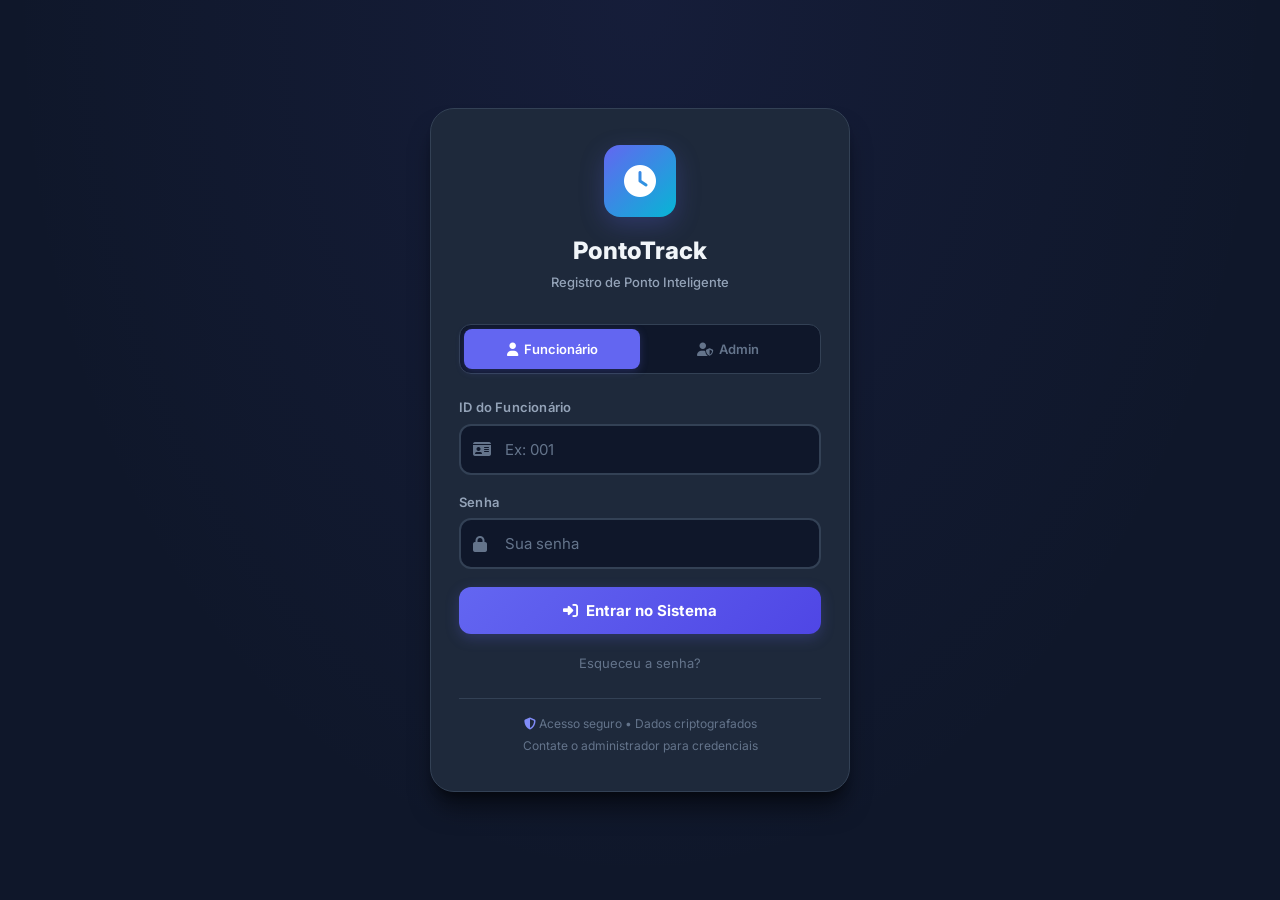
==== index.html @ 23434ca3 "feat: adicionar botao de servico extra e atualizar SW para v3.0" ====
<!DOCTYPE html>
<html lang="pt-BR">
<head>
    <meta charset="UTF-8">
    <meta name="viewport" content="width=device-width, initial-scale=1.0, maximum-scale=1.0, user-scalable=no, viewport-fit=cover">
    <meta name="theme-color" content="#0f172a">
    <meta name="apple-mobile-web-app-capable" content="yes">
    <meta name="apple-mobile-web-app-status-bar-style" content="black-translucent">
    <meta name="description" content="PontoTrack - Sistema PWA de registro de ponto eletrônico para equipes de campo e zona rural. Funciona 100% offline com GPS e câmera.">
    <meta name="keywords" content="ponto eletrônico, registro de ponto, PWA, offline, campo, rural, GPS">
    
    <title>PontoTrack - Controle de Ponto Inteligente</title>
    
    <!-- PWA Manifest -->
    <link rel="manifest" href="manifest.json">
    <link rel="icon" type="image/png" href="icons/icon-192x192.png">
    <link rel="apple-touch-icon" href="icons/icon-192x192.png">
    
    <!-- Preconnect -->
    <link rel="preconnect" href="https://fonts.googleapis.com">
    <link rel="preconnect" href="https://fonts.gstatic.com" crossorigin>
    
    <!-- Fonts & Icons -->
    <link href="https://fonts.googleapis.com/css2?family=Inter:wght@300;400;500;600;700;800&display=swap" rel="stylesheet">
    <link rel="stylesheet" href="https://cdnjs.cloudflare.com/ajax/libs/font-awesome/6.5.1/css/all.min.css">
    
    <!-- Leaflet Maps -->
    <link rel="stylesheet" href="https://unpkg.com/leaflet@1.9.4/dist/leaflet.css">
    <script src="https://unpkg.com/leaflet@1.9.4/dist/leaflet.js"></script>
    

    <!-- Firebase SDKs -->
    <script src="https://www.gstatic.com/firebasejs/9.22.0/firebase-app-compat.js"></script>
    <script src="https://www.gstatic.com/firebasejs/9.22.0/firebase-firestore-compat.js"></script>
    <script src="https://www.gstatic.com/firebasejs/9.22.0/firebase-auth-compat.js"></script>
    
    <!-- Export Libraries -->
    <script src="https://cdnjs.cloudflare.com/ajax/libs/jspdf/2.5.1/jspdf.umd.min.js"></script>
    <script src="https://cdnjs.cloudflare.com/ajax/libs/xlsx/0.18.5/xlsx.full.min.js"></script>
    
    <!-- App CSS -->
    <link rel="stylesheet" href="css/app.css">
</head>
<body>

    <!-- ============ OFFLINE BANNER ============ -->
    <div class="offline-banner" id="offlineBanner">
        <i class="fas fa-wifi-slash"></i> Modo Offline — Dados salvos localmente
    </div>

    <!-- ============ LOADING SCREEN ============ -->
    <div class="loading-screen" id="loadingScreen">
        <div class="loading-brand">
            <h1>PontoTrack</h1>
            <p>Controle de Ponto Inteligente</p>
        </div>
        <div class="loader-ring"></div>
        <div class="loading-text">Preparando o sistema...</div>
    </div>

    <!-- ============ SYNC STATUS ============ -->
    <div class="sync-status" id="syncStatus">
        <i class="fas fa-check-circle"></i> Sincronizado
    </div>

    <!-- ============ TOAST CONTAINER ============ -->
    <div class="toast-container" id="toastContainer"></div>

    <!-- ============ LOGIN SCREEN ============ -->
    <div class="login-screen" id="loginScreen">
        <div class="login-card">
            <div class="logo">
                <div class="logo-icon">
                    <i class="fas fa-clock"></i>
                </div>
                <h1>PontoTrack</h1>
                <p>Registro de Ponto Inteligente</p>
            </div>

            <div class="login-tabs">
                <button class="login-tab active" data-type="employee" onclick="app.switchLoginTab('employee', this)">
                    <i class="fas fa-user"></i> Funcionário
                </button>
                <button class="login-tab" data-type="admin" onclick="app.switchLoginTab('admin', this)">
                    <i class="fas fa-user-shield"></i> Admin
                </button>
            </div>

            <form id="loginForm" onsubmit="app.handleLogin(event)">
                <div id="employeeFields">
                    <div class="form-group">
                        <label>ID do Funcionário</label>
                        <div class="input-wrapper">
                            <i class="fas fa-id-card"></i>
                            <input type="text" id="loginId" placeholder="Ex: 001" required autocomplete="off">
                        </div>
                    </div>
                    <div class="form-group">
                        <label>Senha</label>
                        <div class="input-wrapper">
                            <i class="fas fa-lock"></i>
                            <input type="password" id="loginPassword" placeholder="Sua senha" required>
                        </div>
                    </div>
                </div>

                <div id="adminFields" style="display:none;">
                    <div class="form-group">
                        <label>Login Administrativo</label>
                        <div class="input-wrapper">
                            <i class="fas fa-user-shield"></i>
                            <input type="text" id="adminEmail" autocapitalize="none" placeholder="admin">
                        </div>
                    </div>
                    <div class="form-group">
                        <label>Senha</label>
                        <div class="input-wrapper">
                            <i class="fas fa-lock"></i>
                            <input type="password" id="adminPassword" placeholder="Senha administrativa">
                        </div>
                    </div>
                </div>

                <button type="submit" class="btn btn-primary btn-full" id="loginBtn">
                    <i class="fas fa-sign-in-alt"></i>
                    <span>Entrar no Sistema</span>
                </button>
            </form>

            <div style="text-align:center;margin-top:16px;">
                <a href="#" onclick="app.showForgotPassword();return false;" style="font-size:13px;color:var(--text-tertiary);">
                    Esqueceu a senha?
                </a>
            </div>

            <div style="margin-top:24px;padding-top:16px;border-top:1px solid var(--border);text-align:center;font-size:12px;color:var(--text-tertiary);">
                <p><i class="fas fa-shield-alt" style="color:var(--primary-light);"></i> Acesso seguro • Dados criptografados</p>
                <p style="margin-top:4px;">Contate o administrador para credenciais</p>
            </div>
        </div>
    </div>

    <!-- ============ EMPLOYEE APP ============ -->
    <div class="app-container" id="employeeApp">
        <div class="container">
            <!-- Header -->
            <div class="header">
                <div class="user-info">
                    <div class="user-avatar" id="userAvatar">--</div>
                    <div class="user-details">
                        <h3 id="userName">Funcionário</h3>
                        <p id="userRole">Cargo</p>
                    </div>
                </div>
                <div class="header-actions">
                    <button class="btn-icon" onclick="app.refreshData()" title="Atualizar">
                        <i class="fas fa-sync-alt"></i>
                    </button>
                    <button class="btn-icon danger" onclick="app.logout()" title="Sair">
                        <i class="fas fa-sign-out-alt"></i>
                    </button>
                </div>
            </div>

            <!-- Clock Section -->
            <div class="clock-section">
                <div class="current-time" id="currentTime">00:00:00</div>
                <div class="current-date" id="currentDate">Carregando...</div>
                
                <div class="timer-display" id="timerDisplay">00:00:00</div>
                
                <div class="action-buttons">
                    <button class="btn-action btn-checkin" id="btnCheckin" onclick="app.startRegistration('entry')">
                        <i class="fas fa-arrow-up"></i>
                        <span>Entrada</span>
                    </button>
                    <button class="btn-action btn-break" id="btnBreak" onclick="app.toggleBreak()" style="display:none;">
                        <i class="fas fa-coffee"></i>
                        <span>Pausa</span>
                    </button>
                    <button class="btn-action btn-lunch" id="btnLunch" onclick="app.toggleLunch()" style="display:none;">
                        <i class="fas fa-utensils"></i>
                        <span>Almoço</span>
                    </button>
                    <button class="btn-action btn-checkout" id="btnCheckout" onclick="app.startRegistration('exit')" disabled>
                        <i class="fas fa-arrow-down"></i>
                        <span>Saída</span>
                    </button>
                    <button class="btn-action btn-extra" id="btnExtra" onclick="app.toggleExtraService()" style="display:none;">
                        <i class="fas fa-tools"></i>
                        <span>Serviço Extra</span>
                    </button>
                </div>

                <div class="location-info" id="locationInfo">
                    <i class="fas fa-map-marker-alt"></i>
                    <span>Obtendo localização...</span>
                </div>
            </div>

            <!-- Quick Stats -->
            <div class="stats-grid">
                <div class="stat-card">
                    <div class="stat-header">
                        <div>
                            <div class="stat-value" id="todayHours">0m</div>
                            <div class="stat-label">Horas Hoje</div>
                        </div>
                        <div class="stat-icon"><i class="fas fa-sun"></i></div>
                    </div>
                </div>
                <div class="stat-card green">
                    <div class="stat-header">
                        <div>
                            <div class="stat-value" id="weekHours">0m</div>
                            <div class="stat-label">Esta Semana</div>
                        </div>
                        <div class="stat-icon green"><i class="fas fa-calendar-week"></i></div>
                    </div>
                </div>
                <div class="stat-card orange">
                    <div class="stat-header">
                        <div>
                            <div class="stat-value" id="monthHours">0m</div>
                            <div class="stat-label">Este Mês</div>
                        </div>
                        <div class="stat-icon orange"><i class="fas fa-calendar-alt"></i></div>
                    </div>
                </div>
                <div class="stat-card purple">
                    <div class="stat-header">
                        <div>
                            <div class="stat-value" id="balanceHours">+0h</div>
                            <div class="stat-label">Banco de Horas</div>
                        </div>
                        <div class="stat-icon purple"><i class="fas fa-piggy-bank"></i></div>
                    </div>
                </div>
            </div>

            <!-- New: Outdated Services Quick State (Optional) -->
            <div id="serviceReminder" style="display:none; margin-bottom:16px;">
                <div class="stat-card" style="background: var(--info-bg); border: 1px solid var(--info);">
                    <div style="display:flex; align-items:center; gap:12px;">
                        <div style="width:40px;height:40px;background:var(--info);border-radius:50%;display:flex;align-items:center;justify-content:center;color:#fff;">
                            <i class="fas fa-truck-field"></i>
                        </div>
                        <div>
                            <h4 style="font-size:14px;">Serviços em Campo</h4>
                            <p style="font-size:12px;color:var(--text-secondary);">Registre suas tarefas ocasionais aqui.</p>
                        </div>
                        <button class="btn btn-sm btn-primary" style="margin-left:auto;" onclick="app.navigateTo('services')">Abrir</button>
                    </div>
                </div>
            </div>

            <!-- Quick Actions -->
            <div class="quick-actions no-print">
                <button class="quick-action-btn" onclick="app.viewFullHistory()">
                    <i class="fas fa-history"></i>
                    <span>Histórico</span>
                </button>
                <button class="quick-action-btn" onclick="app.cloneYesterday()">
                    <i class="fas fa-copy"></i>
                    <span>Mesmo de Ontem</span>
                </button>
                <button class="quick-action-btn" onclick="app.openServiceModal()">
                    <i class="fas fa-plus-circle"></i>
                    <span>Novo Serviço</span>
                </button>
                <button class="quick-action-btn" onclick="app.requestTimeOff()">
                    <i class="fas fa-umbrella-beach"></i>
                    <span>Justificativa</span>
                </button>
            </div>

            <!-- Recent Records -->
            <div class="section-card" id="homeSection">
                <div class="section-header">
                    <h3 class="section-title">
                        <i class="fas fa-clock-rotate-left"></i> Registros Recentes
                    </h3>
                    <button class="btn btn-sm btn-secondary" onclick="app.viewFullHistory()">Ver Todos</button>
                </div>
                <div class="records-list" id="recentRecordsList">
                    <div class="empty-state">
                        <i class="fas fa-clipboard-list"></i>
                        <h3>Nenhum registro ainda</h3>
                        <p>Seus registros de ponto aparecerão aqui</p>
                    </div>
                </div>
            </div>

            <!-- Services Section -->
            <div class="section-card" id="servicesSection" style="display:none;">
                <div class="section-header" style="flex-wrap: nowrap; align-items: center;">
                    <h3 class="section-title" style="white-space: nowrap;">
                        <i class="fas fa-truck-field"></i> Serviços em Campo
                    </h3>
                    <button class="btn btn-sm btn-primary" onclick="app.openServiceModal()" style="padding: 8px 12px; font-size: 13px; min-width: 120px;">
                        <i class="fas fa-plus-circle"></i> Novo Registro
                    </button>
                </div>
                
                <div class="filter-controls" style="margin-bottom: 20px;">
                    <label style="font-size:12px; color:var(--text-secondary); margin-bottom:4px; display:block;">Histórico do Mês:</label>
                    <div style="display:flex; gap:8px;">
                        <input type="month" id="employeeServiceMonth" class="no-icon-input" style="flex:1;" onchange="app._renderEmployeeServices()">
                        <button class="btn btn-sm btn-secondary" onclick="app._renderEmployeeServices()"><i class="fas fa-search"></i></button>
                    </div>
                </div>

                <div class="records-list" id="employeeServicesList">
                    <div class="empty-state">
                        <i class="fas fa-map-location-dot"></i>
                        <h3>Nenhum serviço registrado</h3>
                        <p>Registre seus atendimentos fora da sede</p>
                    </div>
                </div>
            </div>
        </div>

        <!-- Bottom Navigation -->
        <nav class="bottom-nav no-print">
            <button class="nav-item active" id="nav-home" onclick="app.navigateTo('home', this)">
                <i class="fas fa-home"></i>
                <span>Início</span>
            </button>
            <button class="nav-item" id="nav-services" onclick="app.navigateTo('services', this)">
                <i class="fas fa-truck-field"></i>
                <span>Serviços</span>
            </button>
            <button class="nav-item" id="nav-history" onclick="app.navigateTo('history', this)">
                <i class="fas fa-history"></i>
                <span>Histórico</span>
            </button>
            <button class="nav-item" id="nav-profile" onclick="app.navigateTo('profile', this)">
                <i class="fas fa-user"></i>
                <span>Perfil</span>
            </button>
        </nav>
    </div>

    <!-- ============ ADMIN PANEL ============ -->
    <div class="admin-panel" id="adminPanel">
        <div class="container">
            <div class="header">
                <div class="user-info">
                    <div class="user-avatar" style="background:linear-gradient(135deg,var(--warning),var(--danger));">
                        <i class="fas fa-user-shield" style="font-size:18px;"></i>
                    </div>
                    <div class="user-details">
                        <h3>Painel Administrativo</h3>
                        <p>Gerenciamento Completo</p>
                    </div>
                </div>
                <div class="header-actions">
                    <button class="btn-icon" onclick="app.refreshData()" title="Atualizar">
                        <i class="fas fa-sync-alt"></i>
                    </button>
                    <button class="btn-icon danger" onclick="app.logout()" title="Sair">
                        <i class="fas fa-sign-out-alt"></i>
                    </button>
                </div>
            </div>

            <div class="tabs">
                <button class="tab active" onclick="app.switchTab('dashboard', this)">
                    <i class="fas fa-tachometer-alt"></i> Dashboard
                </button>
                <button class="tab" onclick="app.switchTab('employees', this)">
                    <i class="fas fa-users"></i> Equipe
                </button>
                <button class="tab" onclick="app.switchTab('obras', this)">
                    <i class="fas fa-hard-hat"></i> Obras
                </button>
                <button class="tab" onclick="app.switchTab('reports', this)">
                    <i class="fas fa-chart-pie"></i> Relatórios
                </button>
                <button class="tab" onclick="app.switchTab('servicesAdmin', this)">
                    <i class="fas fa-truck-field"></i> Serviços
                </button>
                <button class="tab" onclick="app.switchTab('settings', this)">
                    <i class="fas fa-sliders-h"></i> Ajustes
                </button>
            </div>

            <!-- Dashboard Tab -->
            <div class="tab-content active" id="dashboardTab">
                <div class="dashboard-stats">
                    <div class="dashboard-card">
                        <h3 id="activeNow">0</h3>
                        <p>Online Agora</p>
                        <span class="trend up"><i class="fas fa-signal"></i> <span id="activeTrend">0%</span></span>
                    </div>
                    <div class="dashboard-card">
                        <h3 id="totalEmployees">0</h3>
                        <p>Funcionários</p>
                        <span class="trend up"><i class="fas fa-users"></i> <span id="newEmployees">0 ativos</span></span>
                    </div>
                    <div class="dashboard-card">
                        <h3 id="todayTotal">0h</h3>
                        <p>Horas Hoje</p>
                        <span class="trend up"><i class="fas fa-clock"></i> Equipe</span>
                    </div>
                    <div class="dashboard-card">
                        <h3 id="lateToday">0</h3>
                        <p>Atrasos Hoje</p>
                        <span class="trend down"><i class="fas fa-exclamation-triangle"></i> Alerta</span>
                    </div>
                </div>

                <!-- Map -->
                <div class="section-card">
                    <div class="section-header">
                        <h3 class="section-title"><i class="fas fa-map-marked-alt"></i> Mapa de Registros</h3>
                    </div>
                    <div class="map-container" id="adminMap"></div>
                </div>

                <!-- Live Activity -->
                <div class="section-card">
                    <div class="section-header">
                        <h3 class="section-title"><i class="fas fa-bolt"></i> Atividade ao Vivo</h3>
                        <span class="status-badge status-active" style="font-size:10px;">
                            <i class="fas fa-circle" style="font-size:6px;animation:pulse 2s infinite;"></i> AO VIVO
                        </span>
                    </div>
                    <div class="records-list" id="liveActivityList">
                        <div class="empty-state">
                            <i class="fas fa-satellite-dish"></i>
                            <h3>Aguardando atividade...</h3>
                            <p>Os registros aparecerão aqui em tempo real</p>
                        </div>
                    </div>
                </div>
            </div>

            <!-- Employees Tab -->
            <div class="tab-content" id="employeesTab">
                <div class="section-header">
                    <h3 class="section-title"><i class="fas fa-users"></i> Gerenciar Equipe</h3>
                    <button class="btn btn-sm btn-primary" onclick="app.openAddEmployeeModal()">
                        <i class="fas fa-plus"></i> Adicionar
                    </button>
                </div>
                <div class="search-box">
                    <i class="fas fa-search"></i>
                    <input type="text" id="searchEmployee" placeholder="Buscar por nome, ID ou cargo..." oninput="app.searchEmployees()">
                </div>
                <div class="employees-grid" id="employeesGrid"></div>
            </div>

            <!-- Obras Tab -->
            <div class="tab-content" id="obrasTab">
                <div class="section-header">
                    <h3 class="section-title"><i class="fas fa-hard-hat"></i> Obras / Fazendas</h3>
                    <button class="btn btn-sm btn-primary" onclick="app.openAddObraModal()">
                        <i class="fas fa-plus"></i> Nova Obra
                    </button>
                </div>
                <div id="obrasList">
                    <div class="empty-state">
                        <i class="fas fa-hard-hat"></i>
                        <h3>Nenhuma obra cadastrada</h3>
                        <p>Cadastre obras/fazendas para controlar a proximidade</p>
                    </div>
                </div>
            </div>

            <!-- Reports Tab -->
            <div class="tab-content" id="reportsTab">
                <div class="reports-controls">
                    <div class="control-grid">
                        <div class="control-group">
                            <label>Funcionário</label>
                            <select id="reportEmployee">
                                <option value="all">Todos os Funcionários</option>
                            </select>
                        </div>
                        <div class="control-group">
                            <label>Data Início</label>
                            <input type="date" id="reportStartDate">
                        </div>
                        <div class="control-group">
                            <label>Data Fim</label>
                            <input type="date" id="reportEndDate">
                        </div>
                    </div>
                    <div class="export-buttons">
                        <button class="btn-export btn-excel" onclick="app.generateReport('excel')">
                            <i class="fas fa-file-excel"></i> Excel
                        </button>
                        <button class="btn-export btn-pdf" onclick="app.generateReport('pdf')">
                            <i class="fas fa-file-pdf"></i> PDF
                        </button>
                        <button class="btn btn-sm btn-secondary" onclick="app.generateReport('view')">
                            <i class="fas fa-eye"></i> Visualizar
                        </button>
                    </div>
                </div>
                <div class="section-card">
                    <div id="reportResults">
                        <div class="empty-state">
                            <i class="fas fa-chart-bar"></i>
                            <h3>Selecione os filtros</h3>
                            <p>Escolha o período e o funcionário para gerar o relatório</p>
                        </div>
                    </div>
                </div>
            </div>

            <!-- Services Admin Tab -->
            <div class="tab-content" id="servicesAdminTab">
                <div class="reports-controls">
                    <div class="control-grid">
                        <div class="control-group">
                            <label>Colaborador</label>
                            <select id="serviceAdminEmployee">
                                <option value="all">Todos os Colaboradores</option>
                            </select>
                        </div>
                        <div class="control-group">
                            <label>Mês de Referência</label>
                            <div style="display:flex; gap:8px;">
                                <input type="month" id="serviceAdminMonth" onchange="app.loadAdminServices()">
                                <button class="btn btn-sm btn-secondary" onclick="app.loadAdminServices()"><i class="fas fa-search"></i></button>
                            </div>
                        </div>
                    </div>
                </div>
                <div id="adminServicesList">
                    <div class="empty-state">
                        <i class="fas fa-search-location"></i>
                        <h3>Filtre para visualizar</h3>
                        <p>Os registros de serviços em campo aparecerão aqui</p>
                    </div>
                </div>
            </div>

            <!-- Settings Tab -->
            <div class="tab-content" id="settingsTab">
                <div class="settings-section">
                    <div class="settings-group">
                        <h3><i class="fas fa-cogs"></i> Configurações do Sistema</h3>
                        <div class="form-row">
                            <div class="form-group">
                                <label>Jornada Diária (horas)</label>
                                <input type="number" id="settingWorkHours" value="8" min="1" max="12" step="0.5" class="no-icon-input">
                            </div>
                            <div class="form-group">
                                <label>Tolerância de Atraso (min)</label>
                                <input type="number" id="settingTolerance" value="10" min="0" max="60" class="no-icon-input">
                            </div>
                        </div>
                        <div class="form-row">
                            <div class="form-group">
                                <label>Início do Expediente</label>
                                <input type="time" id="settingStartTime" value="07:30" class="no-icon-input">
                            </div>
                            <div class="form-group">
                                <label>Fim do Expediente</label>
                                <input type="time" id="settingEndTime" value="17:30" class="no-icon-input">
                            </div>
                        </div>
                        <div class="form-group">
                            <label>Notificações</label>
                            <select id="settingNotifications" class="no-icon-input">
                                <option value="all">Todas as notificações</option>
                                <option value="important">Apenas importantes</option>
                                <option value="none">Desativadas</option>
                            </select>
                        </div>
                        <div class="checkbox-label">
                            <input type="checkbox" id="settingGeolocation" checked>
                            <span>Obrigar geolocalização no registro</span>
                        </div>
                        <div class="checkbox-label">
                            <input type="checkbox" id="settingPhoto">
                            <span>Exigir foto no registro</span>
                        </div>
                        <button class="btn btn-primary btn-full" onclick="app.saveSettings()" style="margin-top:12px;">
                            <i class="fas fa-save"></i> Salvar Configurações
                        </button>
                    </div>

                    <div class="settings-group danger-zone">
                        <h3><i class="fas fa-exclamation-triangle"></i> Zona de Perigo</h3>
                        <button class="btn btn-danger btn-full" onclick="app.clearAllData()">
                            <i class="fas fa-trash-alt"></i> Limpar Todos os Dados
                        </button>
                        <p style="font-size:12px;color:var(--text-tertiary);margin-top:8px;">
                            Esta ação remove todos os dados permanentemente.
                        </p>
                    </div>
                </div>
            </div>
        </div>
    </div>

    <!-- ============ MODALS ============ -->

    <!-- Registration Modal -->
    <div class="modal" id="registrationModal">
        <div class="modal-content">
            <div class="modal-header">
                <h2><i class="fas fa-fingerprint"></i> Confirmar Registro</h2>
                <button class="close-btn" onclick="app.closeRegistrationModal()">&times;</button>
            </div>
            <div class="modal-body">
                <div id="registrationStep1">
                    <p style="margin-bottom:16px;text-align:center;color:var(--text-secondary);font-size:14px;">
                        Registrando <strong id="regTypeText" style="color:var(--primary-light);">entrada</strong>
                    </p>
                    
                    <div class="camera-container" id="cameraContainer">
                        <video id="videoElement" autoplay playsinline></video>
                        <canvas id="canvasElement"></canvas>
                        <div class="camera-controls">
                            <button class="camera-btn" onclick="app.capturePhoto()">
                                <i class="fas fa-camera"></i>
                            </button>
                        </div>
                    </div>

                    <div class="captured-photo" id="capturedPhoto" style="display:none;">
                        <img id="photoPreview" src="" alt="Foto capturada">
                        <div style="padding:12px;display:flex;gap:10px;">
                            <button class="btn btn-secondary" onclick="app.retakePhoto()" style="flex:1;">
                                <i class="fas fa-redo"></i> Tirar Outra
                            </button>
                            <button class="btn btn-primary" onclick="app.confirmRegistration()" style="flex:1;">
                                <i class="fas fa-check"></i> Confirmar
                            </button>
                        </div>
                    </div>

                    <div class="form-group" style="margin-top: 16px;">
                        <textarea id="regObservation" placeholder="Adicionar observação (opcional) - Ex: Cheguei mais cedo para ir a outro local" class="no-icon-input" rows="2" style="resize:none; font-size:13px;"></textarea>
                    </div>

                    <div style="text-align:center;margin:12px 0;">
                        <label class="checkbox-label" style="justify-content:center;">
                            <input type="checkbox" id="skipPhoto" onchange="app.toggleCamera()">
                            <span>Pular foto</span>
                        </label>
                    </div>

                    <button class="btn btn-primary btn-full" onclick="app.confirmRegistration()" id="confirmWithoutPhotoBtn">
                        <i class="fas fa-check-circle"></i> Registrar Ponto
                    </button>
                </div>

                <div id="registrationStep2" style="display:none;text-align:center;padding:32px;">
                    <div style="width:72px;height:72px;background:var(--success-bg);border-radius:50%;display:flex;align-items:center;justify-content:center;margin:0 auto 16px;">
                        <i class="fas fa-check" style="font-size:32px;color:var(--success);"></i>
                    </div>
                    <h3 style="margin-bottom:8px;color:var(--text-primary);">Ponto Registrado!</h3>
                    <p style="color:var(--text-secondary);margin-bottom:20px;font-size:14px;">Seu registro foi salvo com sucesso.</p>
                    <button class="btn btn-primary btn-full" onclick="app.closeRegistrationModal()">
                        <i class="fas fa-thumbs-up"></i> Concluir
                    </button>
                </div>
            </div>
        </div>
    </div>

    <!-- Employee Modal -->
    <div class="modal" id="employeeModal">
        <div class="modal-content">
            <div class="modal-header">
                <h2 id="employeeModalTitle"><i class="fas fa-user-plus"></i> Novo Funcionário</h2>
                <button class="close-btn" onclick="app.closeModal('employeeModal')">&times;</button>
            </div>
            <div class="modal-body">
                <form id="employeeForm" onsubmit="app.saveEmployee(event)">
                    <input type="hidden" id="editEmployeeId">
                    <div class="form-row">
                        <div class="form-group">
                            <label>Nome Completo *</label>
                            <div class="input-wrapper">
                                <i class="fas fa-user"></i>
                                <input type="text" id="empName" placeholder="Nome completo" required>
                            </div>
                        </div>
                        <div class="form-group">
                            <label>ID / Matrícula *</label>
                            <div class="input-wrapper">
                                <i class="fas fa-id-card"></i>
                                <input type="text" id="empId" placeholder="Ex: 001" required>
                            </div>
                        </div>
                    </div>
                    <div class="form-row">
                        <div class="form-group">
                            <label>Email</label>
                            <div class="input-wrapper">
                                <i class="fas fa-envelope"></i>
                                <input type="email" id="empEmail" placeholder="email@empresa.com">
                            </div>
                        </div>
                        <div class="form-group">
                            <label>Cargo *</label>
                            <div class="input-wrapper">
                                <i class="fas fa-briefcase"></i>
                                <input type="text" id="empRole" placeholder="Ex: Operador de Campo" required>
                            </div>
                        </div>
                    </div>
                    <div class="form-row">
                        <div class="form-group">
                            <label>Departamento</label>
                            <div class="input-wrapper">
                                <i class="fas fa-building"></i>
                                <select id="empDept">
                                    <option>Operacional</option>
                                    <option>Administrativo</option>
                                    <option>Comercial</option>
                                    <option>Técnico</option>
                                    <option>Logística</option>
                                    <option>Agrícola</option>
                                </select>
                            </div>
                        </div>
                        <div class="form-group">
                            <label>Telefone</label>
                            <div class="input-wrapper">
                                <i class="fas fa-phone"></i>
                                <input type="tel" id="empPhone" placeholder="(00) 00000-0000">
                            </div>
                        </div>
                    </div>
                    <div class="form-row">
                        <div class="form-group">
                            <label>Data de Admissão</label>
                            <div class="input-wrapper">
                                <i class="fas fa-calendar"></i>
                                <input type="date" id="empDate">
                            </div>
                        </div>
                        <div class="form-group">
                            <label>Status</label>
                            <div class="input-wrapper">
                                <i class="fas fa-toggle-on"></i>
                                <select id="empStatus">
                                    <option value="active">Ativo</option>
                                    <option value="inactive">Inativo</option>
                                </select>
                            </div>
                        </div>
                    </div>
                    <div class="form-row">
                        <div class="form-group" style="width:50%">
                            <label>Salário Base Mensal (R$)</label>
                            <div class="input-wrapper">
                                <i class="fas fa-dollar-sign"></i>
                                <input type="number" step="0.01" id="empSalary" placeholder="Ex: 1412.00">
                            </div>
                        </div>
                    </div>

                    <div class="form-group">
                        <label>Senha <span id="passwordLabel">*</span></label>
                        <div class="input-wrapper">
                            <i class="fas fa-lock"></i>
                            <input type="password" id="empPassword" placeholder="Senha de acesso">
                        </div>
                        <small>Mínimo 4 caracteres. Funcionário usará para login.</small>
                    </div>
                    <div style="display:flex;gap:10px;margin-top:12px;">
                        <button type="button" class="btn btn-secondary" onclick="app.closeModal('employeeModal')" style="flex:1;">Cancelar</button>
                        <button type="submit" class="btn btn-primary" style="flex:2;"><i class="fas fa-save"></i> Salvar</button>
                    </div>
                </form>
            </div>
        </div>
    </div>

    <!-- Delete Confirmation Modal -->
    <div class="modal" id="deleteModal">
        <div class="modal-content" style="max-width:420px;">
            <div class="modal-header">
                <h2 style="color:var(--danger);"><i class="fas fa-exclamation-triangle"></i> Excluir</h2>
                <button class="close-btn" onclick="app.closeModal('deleteModal')">&times;</button>
            </div>
            <div class="modal-body" style="text-align:center;padding:28px;">
                <div style="width:72px;height:72px;background:var(--danger-bg);border-radius:50%;display:flex;align-items:center;justify-content:center;margin:0 auto 16px;">
                    <i class="fas fa-trash-alt" style="font-size:28px;color:var(--danger);"></i>
                </div>
                <h3 style="margin-bottom:8px;color:var(--text-primary);">Excluir funcionário?</h3>
                <p style="color:var(--text-secondary);font-size:14px;">Você está excluindo:</p>
                <p style="font-size:18px;font-weight:700;color:var(--text-primary);margin:8px 0 16px;" id="deleteEmployeeName">-</p>
                <p style="color:var(--danger-light);font-size:12px;margin-bottom:20px;">
                    <i class="fas fa-exclamation-circle"></i> Todos os registros serão excluídos. Ação irreversível.
                </p>
                <div style="display:flex;gap:10px;">
                    <button class="btn btn-secondary" onclick="app.closeModal('deleteModal')" style="flex:1;">Cancelar</button>
                    <button class="btn btn-danger" onclick="app.confirmDeleteEmployee()" style="flex:1;">
                        <i class="fas fa-trash"></i> Excluir
                    </button>
                </div>
            </div>
        </div>
    </div>

    <!-- History Modal -->
    <div class="modal" id="historyModal">
        <div class="modal-content" style="max-width:650px;">
            <div class="modal-header">
                <h2><i class="fas fa-history"></i> Histórico Completo</h2>
                <button class="close-btn" onclick="app.closeModal('historyModal')">&times;</button>
            </div>
            <div class="modal-body">
                <div style="display:flex;gap:10px;margin-bottom:16px;flex-wrap:wrap;">
                    <div style="flex:1;min-width:130px;">
                        <label style="display:block;font-size:11px;font-weight:700;color:var(--text-tertiary);margin-bottom:4px;text-transform:uppercase;">Data</label>
                        <input type="date" id="fullHistoryDate" onchange="app.loadFullHistory()" class="no-icon-input" style="width:100%;padding:10px;border:2px solid var(--border);border-radius:var(--radius-sm);background:var(--bg-input);color:var(--text-primary);font-size:13px;">
                    </div>
                    <div style="flex:1;min-width:130px;">
                        <label style="display:block;font-size:11px;font-weight:700;color:var(--text-tertiary);margin-bottom:4px;text-transform:uppercase;">Tipo</label>
                        <select id="fullHistoryType" onchange="app.loadFullHistory()" class="no-icon-input" style="width:100%;padding:10px;border:2px solid var(--border);border-radius:var(--radius-sm);background:var(--bg-input);color:var(--text-primary);font-size:13px;">
                            <option value="all">Todos</option>
                            <option value="entry">Entrada</option>
                            <option value="exit">Saída</option>
                            <option value="break">Pausa</option>
                            <option value="break_end">Retorno</option>
                        </select>
                    </div>
                </div>
                <div class="records-list" id="fullHistoryList" style="max-height:400px;">
                    <div class="empty-state">
                        <i class="fas fa-clock"></i>
                        <h3>Selecione um filtro</h3>
                        <p>Seus registros aparecerão aqui</p>
                    </div>
                </div>
            </div>
        </div>
    </div>

    <!-- Obra Form Modal -->
    <div class="modal" id="obraFormModal">
        <div class="modal-content" style="max-width:500px;">
            <div class="modal-header">
                <h2><i class="fas fa-hard-hat"></i> Obra / Fazenda</h2>
                <button class="close-btn" onclick="app.closeModal('obraFormModal')">&times;</button>
            </div>
            <div class="modal-body">
                <form id="obraForm" onsubmit="app.saveObra(event)">
                    <input type="hidden" id="obraId">
                    <div class="form-group">
                        <label>Nome da Obra/Fazenda *</label>
                        <input type="text" id="obraName" placeholder="Ex: Fazenda São João" required class="no-icon-input">
                    </div>
                    <div class="form-group">
                        <label>Endereço/Localização</label>
                        <input type="text" id="obraAddress" placeholder="Rua, cidade ou referência" class="no-icon-input">
                    </div>
                    <div class="form-row">
                        <div class="form-group">
                            <label>Latitude</label>
                            <input type="number" id="obraLat" step="any" placeholder="-15.78" class="no-icon-input">
                        </div>
                        <div class="form-group">
                            <label>Longitude</label>
                            <input type="number" id="obraLng" step="any" placeholder="-47.93" class="no-icon-input">
                        </div>
                    </div>
                    <button type="button" class="btn btn-secondary btn-full" onclick="app.getObraLocationForm()" style="margin-bottom:12px; padding: 6px; font-size: 13px;">
                        <i class="fas fa-map-marker-alt"></i> Pegar minha localização atual
                    </button>
                    <div class="form-group">
                        <label>Raio de Tolerância (metros)</label>
                        <input type="number" id="obraRadius" value="500" min="50" max="10000" class="no-icon-input">
                        <small>Distância máxima para registrar ponto nesta obra</small>
                    </div>
                    <div class="checkbox-label">
                        <input type="checkbox" id="obraActive" checked>
                        <span>Obra ativa</span>
                    </div>
                    <div style="display:flex;gap:10px;margin-top:12px;">
                        <button type="button" class="btn btn-secondary" onclick="app.closeModal('obraFormModal')" style="flex:1;">Cancelar</button>
                        <button type="submit" class="btn btn-primary" style="flex:2;"><i class="fas fa-save"></i> Salvar</button>
                    </div>
                </form>
            </div>
        </div>
    </div>

    <!-- Service Registration Modal -->
    <div class="modal" id="serviceModal">
        <div class="modal-content" style="max-width:500px;">
            <div class="modal-header">
                <h2><i class="fas fa-truck-field"></i> Registro de Serviço</h2>
                <button class="close-btn" onclick="app.closeModal('serviceModal')">&times;</button>
            </div>
            <div class="modal-body">
                <form id="serviceForm" onsubmit="app.saveServiceRecord(event)">
                    <div class="form-group">
                        <label>Descrição do Serviço *</label>
                        <textarea id="svcDescription" placeholder="O que foi feito? Ex: Manutenção preventiva no trator" required class="no-icon-input" rows="3"></textarea>
                    </div>
                    <div class="form-group">
                        <label>Local do Serviço *</label>
                        <div class="input-wrapper">
                            <i class="fas fa-map-location-dot"></i>
                            <input type="text" id="svcLocationName" placeholder="Nome da fazenda, cliente ou endereço" required>
                        </div>
                    </div>
                    <div class="form-row">
                        <div class="form-group">
                            <label>Data</label>
                            <input type="date" id="svcDate" class="no-icon-input" required>
                        </div>
                        <div class="form-group">
                            <label>Hora</label>
                            <input type="time" id="svcTime" class="no-icon-input" required>
                        </div>
                    </div>
                    <div class="location-capture-box" style="background:var(--bg-secondary); padding:16px; border-radius:var(--radius-md); border:1px solid var(--border); margin-bottom:16px;">
                        <div id="svcLocationStatus" style="font-size:12px; color:var(--text-secondary); margin-bottom:10px; display:flex; align-items:center; gap:8px;">
                            <i class="fas fa-location-dot"></i> Coordenadas não capturadas
                        </div>
                        <button type="button" class="btn btn-secondary btn-full btn-sm" onclick="app.captureServiceLocation()">
                            <i class="fas fa-crosshairs"></i> Registrar Localização Atual (GPS)
                        </button>
                        <input type="hidden" id="svcLat">
                        <input type="hidden" id="svcLng">
                    </div>
                    <div style="display:flex;gap:10px;">
                        <button type="button" class="btn btn-secondary" onclick="app.closeModal('serviceModal')" style="flex:1;">Cancelar</button>
                        <button type="submit" class="btn btn-primary" style="flex:2;"><i class="fas fa-save"></i> Registrar Serviço</button>
                    </div>
                </form>
            </div>
        </div>
    </div>

    <!-- ============ JS MODULES ============ -->
    <!-- Record Details Modal -->
    <div class="modal" id="detailsModal">
        <div class="modal-content" style="max-width:500px;">
            <div class="modal-header">
                <h2><i class="fas fa-info-circle"></i> Detalhes do Registro</h2>
                <button class="close-btn" onclick="app.closeModal('detailsModal')">&times;</button>
            </div>
            <div class="modal-body" style="padding: 0;">
                <div id="detailsMap" style="height: 250px; width: 100%; background: #eee;"></div>
                <div style="padding: 20px;" id="detailsContent">
                    <!-- Conteúdo dinâmico -->
                </div>
                <div style="padding: 0 20px 20px;">
                    <button class="btn btn-primary btn-full" onclick="app.closeModal('detailsModal')">Fechar</button>
                </div>
            </div>
        </div>
    </div>

    <script src="js/db.js"></script>
    <script src="js/i18n.js"></script>
    <script src="js/notifications.js"></script>
    <script src="js/geo.js"></script>
    <script src="js/sync.js"></script>
    <script src="js/reports.js"></script>
    <script src="js/app.js"></script>
</body>
</html>
---- css/app.css ----
/* ============================================================
   PontoTrack - Design System & Styles v2.0
   Mobile-first, Dark Theme, Field-Work Optimized
   ============================================================ */

/* --- CSS Variables (Design Tokens) --- */
:root {
  /* Core palette */
  --primary: #6366f1;
  --primary-light: #818cf8;
  --primary-dark: #4f46e5;
  --primary-glow: rgba(99, 102, 241, 0.25);

  --accent: #06b6d4;
  --accent-light: #22d3ee;

  /* Status colors */
  --success: #22c55e;
  --success-light: #4ade80;
  --success-bg: rgba(34, 197, 94, 0.12);
  --danger: #ef4444;
  --danger-light: #f87171;
  --danger-bg: rgba(239, 68, 68, 0.12);
  --warning: #f59e0b;
  --warning-light: #fbbf24;
  --warning-bg: rgba(245, 158, 11, 0.12);
  --info: #3b82f6;
  --info-bg: rgba(59, 130, 246, 0.12);

  /* Dark theme surfaces */
  --bg-primary: #0f172a;
  --bg-secondary: #1e293b;
  --bg-tertiary: #334155;
  --bg-card: #1e293b;
  --bg-card-hover: #263548;
  --bg-elevated: #283549;
  --bg-input: #0f172a;

  /* Text */
  --text-primary: #f1f5f9;
  --text-secondary: #94a3b8;
  --text-tertiary: #64748b;
  --text-inverse: #0f172a;

  /* Borders */
  --border: #334155;
  --border-light: #475569;
  --border-focus: var(--primary);

  /* Shadows */
  --shadow-sm: 0 1px 2px rgba(0, 0, 0, 0.3);
  --shadow-md: 0 4px 6px -1px rgba(0, 0, 0, 0.4), 0 2px 4px -2px rgba(0, 0, 0, 0.3);
  --shadow-lg: 0 10px 15px -3px rgba(0, 0, 0, 0.5), 0 4px 6px -4px rgba(0, 0, 0, 0.4);
  --shadow-xl: 0 20px 25px -5px rgba(0, 0, 0, 0.5), 0 8px 10px -6px rgba(0, 0, 0, 0.4);
  --shadow-glow: 0 0 20px var(--primary-glow);

  /* Sizing */
  --radius-sm: 8px;
  --radius-md: 12px;
  --radius-lg: 16px;
  --radius-xl: 20px;
  --radius-2xl: 24px;
  --radius-full: 9999px;

  /* Typography */
  --font-family: 'Inter', -apple-system, BlinkMacSystemFont, 'Segoe UI', sans-serif;

  /* Transitions */
  --transition-fast: 150ms cubic-bezier(0.4, 0, 0.2, 1);
  --transition-base: 250ms cubic-bezier(0.4, 0, 0.2, 1);
  --transition-slow: 350ms cubic-bezier(0.4, 0, 0.2, 1);

  /* Z-index scale */
  --z-dropdown: 100;
  --z-sticky: 200;
  --z-modal-backdrop: 900;
  --z-modal: 1000;
  --z-toast: 1100;
  --z-offline-banner: 1200;
  --z-loading: 9999;
}

/* --- Reset & Base --- */
*,
*::before,
*::after {
  margin: 0;
  padding: 0;
  box-sizing: border-box;
  -webkit-tap-highlight-color: transparent;
}

html {
  font-size: 16px;
  -webkit-text-size-adjust: 100%;
  scroll-behavior: smooth;
}

body {
  font-family: var(--font-family);
  background: var(--bg-primary);
  color: var(--text-primary);
  min-height: 100vh;
  min-height: 100dvh;
  line-height: 1.5;
  overflow-x: hidden;
  -webkit-font-smoothing: antialiased;
  -moz-osx-font-smoothing: grayscale;
}

img { max-width: 100%; display: block; }
a { color: var(--primary-light); text-decoration: none; }
button { font-family: inherit; cursor: pointer; }
input, select, textarea { font-family: inherit; }

/* --- Scrollbar --- */
::-webkit-scrollbar { width: 6px; height: 6px; }
::-webkit-scrollbar-track { background: var(--bg-secondary); }
::-webkit-scrollbar-thumb { background: var(--bg-tertiary); border-radius: 3px; }
::-webkit-scrollbar-thumb:hover { background: var(--border-light); }

/* --- Utility Classes --- */
.hidden { display: none !important; }
.sr-only { position: absolute; width: 1px; height: 1px; padding: 0; margin: -1px; overflow: hidden; clip: rect(0,0,0,0); border: 0; }
@media print {
  .no-print { display: none !important; }
}

/* --- Animations --- */
@keyframes fadeIn {
  from { opacity: 0; }
  to { opacity: 1; }
}

@keyframes fadeInUp {
  from { opacity: 0; transform: translateY(20px); }
  to { opacity: 1; transform: translateY(0); }
}

@keyframes fadeInDown {
  from { opacity: 0; transform: translateY(-20px); }
  to { opacity: 1; transform: translateY(0); }
}

@keyframes slideUp {
  from { opacity: 0; transform: translateY(40px); }
  to { opacity: 1; transform: translateY(0); }
}

@keyframes slideInRight {
  from { opacity: 0; transform: translateX(100%); }
  to { opacity: 1; transform: translateX(0); }
}

@keyframes slideDown {
  from { transform: translateY(-100%); }
  to { transform: translateY(0); }
}

@keyframes scaleIn {
  from { opacity: 0; transform: scale(0.9); }
  to { opacity: 1; transform: scale(1); }
}

@keyframes spin {
  to { transform: rotate(360deg); }
}

@keyframes pulse {
  0%, 100% { opacity: 1; }
  50% { opacity: 0.5; }
}

@keyframes pulseGlow {
  0%, 100% { box-shadow: 0 0 0 0 var(--primary-glow); }
  50% { box-shadow: 0 0 0 12px transparent; }
}

@keyframes shimmer {
  0% { background-position: -200% 0; }
  100% { background-position: 200% 0; }
}

@keyframes progressBar {
  from { width: 100%; }
  to { width: 0%; }
}

@keyframes breathe {
  0%, 100% { transform: scale(1); }
  50% { transform: scale(1.02); }
}

.animate-fade-in { animation: fadeIn var(--transition-base) ease; }
.animate-fade-in-up { animation: fadeInUp 0.4s ease; }
.animate-slide-up { animation: slideUp 0.6s ease; }
.animate-scale-in { animation: scaleIn 0.3s ease; }

/* --- Offline Banner --- */
.offline-banner {
  position: fixed;
  top: 0;
  left: 0;
  right: 0;
  background: linear-gradient(135deg, var(--danger), #dc2626);
  color: #fff;
  text-align: center;
  padding: 10px 16px;
  font-weight: 700;
  font-size: 13px;
  z-index: var(--z-offline-banner);
  display: none;
  animation: slideDown 0.3s ease;
  letter-spacing: 0.3px;
}

.offline-banner.active {
  display: flex;
  align-items: center;
  justify-content: center;
  gap: 8px;
}

.offline-banner i {
  animation: pulse 2s infinite;
}

body.is-offline {
  padding-top: 38px;
}

/* --- Sync Status Indicator --- */
.sync-status {
  position: fixed;
  bottom: 90px;
  right: 16px;
  background: var(--bg-card);
  padding: 10px 18px;
  border-radius: var(--radius-full);
  box-shadow: var(--shadow-lg);
  display: none;
  align-items: center;
  gap: 8px;
  font-size: 12px;
  font-weight: 600;
  z-index: var(--z-sticky);
  transition: all var(--transition-base);
  border: 1px solid var(--border);
}

.sync-status.active { display: flex; }
.sync-status.syncing { color: var(--warning); border-color: var(--warning); }
.sync-status.synced { color: var(--success); border-color: var(--success); }
.sync-status.offline { color: var(--danger); border-color: var(--danger); }
.sync-status.syncing i { animation: spin 1s linear infinite; }

/* --- Loading Screen --- */
.loading-screen {
  position: fixed;
  inset: 0;
  background: var(--bg-primary);
  display: flex;
  flex-direction: column;
  align-items: center;
  justify-content: center;
  z-index: var(--z-loading);
  transition: opacity 0.5s ease;
}

.loading-screen.hidden {
  opacity: 0;
  pointer-events: none;
}

.loader-ring {
  width: 56px;
  height: 56px;
  border: 3px solid var(--bg-tertiary);
  border-top-color: var(--primary);
  border-radius: 50%;
  animation: spin 0.8s linear infinite;
}

.loading-text {
  color: var(--text-secondary);
  margin-top: 20px;
  font-size: 14px;
  font-weight: 500;
  letter-spacing: 0.5px;
}

.loading-brand {
  margin-bottom: 30px;
  text-align: center;
}

.loading-brand h1 {
  font-size: 28px;
  font-weight: 800;
  background: linear-gradient(135deg, var(--primary-light), var(--accent));
  -webkit-background-clip: text;
  -webkit-text-fill-color: transparent;
  background-clip: text;
}

.loading-brand p {
  color: var(--text-tertiary);
  font-size: 13px;
  margin-top: 4px;
}

/* --- Login Screen --- */
.login-screen {
  display: flex;
  flex-direction: column;
  align-items: center;
  justify-content: center;
  min-height: 100vh;
  min-height: 100dvh;
  padding: 20px;
  animation: fadeIn 0.5s ease;
  background: radial-gradient(ellipse at top, rgba(99, 102, 241, 0.08), transparent 70%),
              var(--bg-primary);
}

.login-card {
  background: var(--bg-card);
  padding: 36px 28px;
  border-radius: var(--radius-2xl);
  box-shadow: var(--shadow-xl);
  width: 100%;
  max-width: 420px;
  animation: slideUp 0.6s ease;
  border: 1px solid var(--border);
}

.logo { text-align: center; margin-bottom: 32px; }

.logo-icon {
  width: 72px;
  height: 72px;
  background: linear-gradient(135deg, var(--primary), var(--accent));
  border-radius: var(--radius-lg);
  display: flex;
  align-items: center;
  justify-content: center;
  margin: 0 auto 16px;
  box-shadow: 0 8px 24px var(--primary-glow);
}

.logo-icon i { font-size: 32px; color: #fff; }

.logo h1 {
  font-size: 24px;
  font-weight: 800;
  color: var(--text-primary);
  margin-bottom: 4px;
}

.logo p {
  color: var(--text-secondary);
  font-size: 13px;
  font-weight: 500;
}

/* Login Tabs */
.login-tabs {
  display: flex;
  background: var(--bg-primary);
  border-radius: var(--radius-md);
  padding: 4px;
  margin-bottom: 24px;
  border: 1px solid var(--border);
}

.login-tab {
  flex: 1;
  padding: 12px;
  border: none;
  background: transparent;
  border-radius: var(--radius-sm);
  font-weight: 600;
  color: var(--text-tertiary);
  font-size: 13px;
  transition: all var(--transition-base);
  display: flex;
  align-items: center;
  justify-content: center;
  gap: 6px;
}

.login-tab.active {
  background: var(--primary);
  color: #fff;
  box-shadow: 0 2px 8px var(--primary-glow);
}

/* --- Forms --- */
.form-group {
  margin-bottom: 18px;
}

.form-group label {
  display: block;
  margin-bottom: 6px;
  font-weight: 600;
  color: var(--text-secondary);
  font-size: 13px;
  letter-spacing: 0.2px;
}

.input-wrapper {
  position: relative;
}

.input-wrapper i {
  position: absolute;
  left: 14px;
  top: 50%;
  transform: translateY(-50%);
  color: var(--text-tertiary);
  font-size: 16px;
  z-index: 1;
  pointer-events: none;
}

.form-input,
.form-group input,
.form-group select,
.form-group textarea {
  width: 100%;
  padding: 14px 14px 14px 44px;
  border: 2px solid var(--border);
  border-radius: var(--radius-md);
  font-size: 15px;
  background: var(--bg-input);
  color: var(--text-primary);
  transition: all var(--transition-fast);
}

.form-input:focus,
.form-group input:focus,
.form-group select:focus,
.form-group textarea:focus {
  outline: none;
  border-color: var(--primary);
  box-shadow: 0 0 0 3px var(--primary-glow);
}

.form-group input::placeholder {
  color: var(--text-tertiary);
}

.form-group select {
  appearance: none;
  cursor: pointer;
  background-image: url("data:image/svg+xml,%3Csvg xmlns='http://www.w3.org/2000/svg' viewBox='0 0 24 24' fill='%2364748b'%3E%3Cpath d='M7 10l5 5 5-5z'/%3E%3C/svg%3E");
  background-repeat: no-repeat;
  background-position: right 12px center;
  background-size: 20px;
  padding-right: 40px;
}

.form-group select option {
  background: var(--bg-card);
  color: var(--text-primary);
}

.no-icon-input {
  padding-left: 14px !important;
}

.form-group small {
  display: block;
  margin-top: 4px;
  font-size: 11px;
  color: var(--text-tertiary);
}

.form-row {
  display: grid;
  grid-template-columns: 1fr;
  gap: 16px;
  margin-bottom: 16px;
}

@media (min-width: 480px) {
  .form-row { grid-template-columns: 1fr 1fr; }
}

/* --- Buttons --- */
.btn {
  display: inline-flex;
  align-items: center;
  justify-content: center;
  gap: 8px;
  padding: 14px 24px;
  border: none;
  border-radius: var(--radius-md);
  font-size: 15px;
  font-weight: 700;
  cursor: pointer;
  transition: all var(--transition-base);
  position: relative;
  overflow: hidden;
  white-space: nowrap;
}

.btn:active:not(:disabled) { transform: scale(0.97); }
.btn:disabled { opacity: 0.5; cursor: not-allowed; }

.btn-full { width: 100%; }

.btn-primary {
  background: linear-gradient(135deg, var(--primary), var(--primary-dark));
  color: #fff;
  box-shadow: 0 4px 14px var(--primary-glow);
}
.btn-primary:hover:not(:disabled) {
  box-shadow: 0 6px 20px var(--primary-glow);
  transform: translateY(-1px);
}

.btn-success {
  background: linear-gradient(135deg, var(--success), #16a34a);
  color: #fff;
  box-shadow: 0 4px 14px rgba(34, 197, 94, 0.25);
}

.btn-danger {
  background: linear-gradient(135deg, var(--danger), #dc2626);
  color: #fff;
  box-shadow: 0 4px 14px rgba(239, 68, 68, 0.25);
}

.btn-warning {
  background: linear-gradient(135deg, var(--warning), #d97706);
  color: #fff;
}

.btn-secondary {
  background: var(--bg-tertiary);
  color: var(--text-primary);
  border: 1px solid var(--border);
}
.btn-secondary:hover:not(:disabled) {
  background: var(--border-light);
}

.btn-ghost {
  background: transparent;
  color: var(--text-secondary);
  padding: 10px;
}
.btn-ghost:hover { color: var(--text-primary); background: var(--bg-tertiary); }

.btn-sm {
  padding: 10px 16px;
  font-size: 13px;
  border-radius: var(--radius-sm);
}

.btn-lg {
  padding: 18px 32px;
  font-size: 17px;
}

.btn-icon {
  width: 44px;
  height: 44px;
  padding: 0;
  border-radius: var(--radius-md);
  background: var(--bg-tertiary);
  color: var(--text-secondary);
  border: 1px solid var(--border);
  display: flex;
  align-items: center;
  justify-content: center;
  font-size: 18px;
  transition: all var(--transition-base);
}

.btn-icon:hover {
  background: var(--border-light);
  color: var(--text-primary);
  transform: translateY(-1px);
}

.btn-icon.danger {
  background: var(--danger-bg);
  color: var(--danger);
  border-color: transparent;
}

.btn-loading::after {
  content: '';
  position: absolute;
  width: 18px;
  height: 18px;
  border: 2px solid transparent;
  border-top-color: currentColor;
  border-radius: 50%;
  animation: spin 0.7s linear infinite;
}

/* --- App Container / Layout --- */
.app-container {
  display: none;
  animation: fadeIn 0.4s ease;
  padding-bottom: 80px;
}

.container {
  max-width: 1200px;
  margin: 0 auto;
  padding: 12px;
}

/* --- Header --- */
.header {
  background: var(--bg-card);
  padding: 16px;
  border-radius: var(--radius-xl);
  margin-bottom: 16px;
  box-shadow: var(--shadow-md);
  display: flex;
  justify-content: space-between;
  align-items: center;
  position: sticky;
  top: 8px;
  z-index: var(--z-sticky);
  border: 1px solid var(--border);
  backdrop-filter: blur(12px);
}

body.is-offline .header {
  top: 46px;
}

.user-info {
  display: flex;
  align-items: center;
  gap: 12px;
}

.user-avatar {
  width: 46px;
  height: 46px;
  border-radius: 50%;
  background: linear-gradient(135deg, var(--primary), var(--accent));
  display: flex;
  align-items: center;
  justify-content: center;
  color: #fff;
  font-weight: 700;
  font-size: 17px;
  flex-shrink: 0;
  box-shadow: 0 4px 12px var(--primary-glow);
}

.user-details h3 {
  font-size: 16px;
  font-weight: 700;
  color: var(--text-primary);
  line-height: 1.2;
}

.user-details p {
  font-size: 12px;
  color: var(--text-tertiary);
  font-weight: 500;
}

.header-actions {
  display: flex;
  gap: 8px;
}

/* --- Clock Section --- */
.clock-section {
  background: var(--bg-card);
  padding: 28px 20px;
  border-radius: var(--radius-2xl);
  box-shadow: var(--shadow-md);
  text-align: center;
  margin-bottom: 16px;
  position: relative;
  overflow: hidden;
  border: 1px solid var(--border);
}

.clock-section::before {
  content: '';
  position: absolute;
  top: 0;
  left: 0;
  right: 0;
  height: 3px;
  background: linear-gradient(90deg, var(--primary), var(--accent), var(--success));
}

.current-time {
  font-size: 48px;
  font-weight: 800;
  color: var(--text-primary);
  font-variant-numeric: tabular-nums;
  letter-spacing: -2px;
  line-height: 1;
  margin-bottom: 6px;
}

.current-date {
  font-size: 14px;
  color: var(--text-tertiary);
  font-weight: 500;
  margin-bottom: 24px;
  text-transform: capitalize;
}

.timer-display {
  font-size: 38px;
  font-weight: 800;
  background: linear-gradient(135deg, var(--primary-light), var(--accent));
  -webkit-background-clip: text;
  -webkit-text-fill-color: transparent;
  background-clip: text;
  margin: 20px 0;
  font-variant-numeric: tabular-nums;
  display: none;
  letter-spacing: -1px;
}

.timer-display.active {
  display: block;
  animation: breathe 3s ease-in-out infinite;
}

/* Action Buttons - Large for field use with gloves */
.action-buttons {
  display: flex;
  gap: 12px;
  justify-content: center;
  flex-wrap: wrap;
  margin-top: 8px;
}

.btn-action {
  padding: 20px 28px;
  border-radius: var(--radius-lg);
  font-size: 16px;
  font-weight: 700;
  border: none;
  cursor: pointer;
  transition: all var(--transition-base);
  display: flex;
  flex-direction: column;
  align-items: center;
  gap: 8px;
  min-width: 130px;
  position: relative;
  overflow: hidden;
  touch-action: manipulation;
}

.btn-action::after {
  content: '';
  position: absolute;
  inset: 0;
  background: linear-gradient(135deg, transparent 40%, rgba(255,255,255,0.1));
  pointer-events: none;
}

.btn-action i { font-size: 26px; }

.btn-action:active:not(:disabled) {
  transform: scale(0.95);
}

.btn-action:disabled {
  opacity: 0.35;
  cursor: not-allowed;
}

.btn-checkin {
  background: linear-gradient(135deg, var(--success), #16a34a);
  color: #fff;
  box-shadow: 0 6px 20px rgba(34, 197, 94, 0.3);
}

.btn-checkout {
  background: linear-gradient(135deg, var(--danger), #dc2626);
  color: #fff;
  box-shadow: 0 6px 20px rgba(239, 68, 68, 0.3);
}

.btn-break {
  background: linear-gradient(135deg, var(--warning), #d97706);
  color: #fff;
  box-shadow: 0 6px 20px rgba(245, 158, 11, 0.3);
}

.btn-lunch {
  background: linear-gradient(135deg, var(--primary), var(--accent));
  color: #fff;
  box-shadow: 0 6px 20px var(--primary-glow);
}

.btn-extra {
  background: linear-gradient(135deg, #f59e0b, #d97706);
  color: #fff;
  box-shadow: 0 6px 20px rgba(245, 158, 11, 0.3);
}

/* --- Location Info --- */
.location-info {
  background: var(--bg-primary);
  padding: 14px;
  border-radius: var(--radius-md);
  margin-top: 20px;
  display: flex;
  align-items: center;
  justify-content: center;
  gap: 8px;
  font-size: 13px;
  color: var(--text-secondary);
  font-weight: 500;
  border: 1px solid var(--border);
}

.location-info i { color: var(--primary-light); font-size: 16px; }

.location-info.error {
  border-color: rgba(239, 68, 68, 0.3);
  color: var(--danger-light);
}

.location-info.error i { color: var(--danger); }

.location-info.success {
  border-color: rgba(34, 197, 94, 0.3);
  color: var(--success-light);
}

/* --- Stats Grid --- */
.stats-grid {
  display: grid;
  grid-template-columns: repeat(2, 1fr);
  gap: 12px;
  margin-bottom: 16px;
}

@media (min-width: 768px) {
  .stats-grid { grid-template-columns: repeat(4, 1fr); }
}

.stat-card {
  background: var(--bg-card);
  padding: 18px 14px;
  border-radius: var(--radius-xl);
  box-shadow: var(--shadow-sm);
  transition: all var(--transition-base);
  position: relative;
  overflow: hidden;
  border: 1px solid var(--border);
}

.stat-card::before {
  content: '';
  position: absolute;
  top: 0;
  left: 0;
  width: 3px;
  height: 100%;
  background: var(--primary);
  border-radius: 0 3px 3px 0;
}

.stat-card.green::before { background: var(--success); }
.stat-card.orange::before { background: var(--warning); }
.stat-card.purple::before { background: #a855f7; }

.stat-header {
  display: flex;
  justify-content: space-between;
  align-items: flex-start;
}

.stat-icon {
  width: 40px;
  height: 40px;
  border-radius: var(--radius-md);
  display: flex;
  align-items: center;
  justify-content: center;
  font-size: 18px;
  background: var(--primary-glow);
  color: var(--primary-light);
}

.stat-icon.green { background: var(--success-bg); color: var(--success); }
.stat-icon.orange { background: var(--warning-bg); color: var(--warning); }
.stat-icon.purple { background: rgba(168, 85, 247, 0.12); color: #a855f7; }

.stat-value {
  font-size: 24px;
  font-weight: 800;
  color: var(--text-primary);
  line-height: 1;
  margin-bottom: 4px;
}

.stat-label {
  font-size: 11px;
  color: var(--text-tertiary);
  font-weight: 700;
  text-transform: uppercase;
  letter-spacing: 0.5px;
}

/* --- Quick Actions --- */
.quick-actions {
  display: grid;
  grid-template-columns: repeat(2, 1fr);
  gap: 10px;
  margin-bottom: 16px;
}

@media (min-width: 480px) {
  .quick-actions { grid-template-columns: repeat(4, 1fr); }
}

.quick-action-btn {
  background: var(--bg-card);
  border: 1px solid var(--border);
  border-radius: var(--radius-lg);
  padding: 18px 10px;
  display: flex;
  flex-direction: column;
  align-items: center;
  gap: 8px;
  cursor: pointer;
  transition: all var(--transition-base);
}

.quick-action-btn:hover {
  transform: translateY(-2px);
  border-color: var(--primary);
  box-shadow: var(--shadow-glow);
}

.quick-action-btn i {
  font-size: 20px;
  color: var(--primary-light);
  width: 44px;
  height: 44px;
  background: var(--primary-glow);
  border-radius: var(--radius-md);
  display: flex;
  align-items: center;
  justify-content: center;
}

.quick-action-btn span {
  font-size: 11px;
  font-weight: 600;
  color: var(--text-secondary);
}

/* --- Sections --- */
.section-card {
  background: var(--bg-card);
  padding: 20px;
  border-radius: var(--radius-2xl);
  box-shadow: var(--shadow-sm);
  margin-bottom: 16px;
  border: 1px solid var(--border);
}

.section-header {
  display: flex;
  justify-content: space-between;
  align-items: center;
  margin-bottom: 20px;
  flex-wrap: nowrap;
  gap: 12px;
}

.section-title {
  font-size: 17px;
  font-weight: 700;
  color: var(--text-primary);
  display: flex;
  align-items: center;
  gap: 10px;
}

.section-title i { color: var(--primary-light); }

/* --- Records List --- */
.records-list {
  max-height: 500px;
  overflow-y: auto;
}

.record-item {
  display: flex;
  justify-content: space-between;
  align-items: center;
  padding: 14px;
  border-radius: var(--radius-md);
  margin-bottom: 8px;
  transition: all var(--transition-fast);
  background: var(--bg-secondary);
  border: 1px solid var(--border);
}

.record-item:hover {
  border-color: var(--primary);
  background: var(--bg-elevated);
}

.record-info {
  display: flex;
  align-items: center;
  gap: 12px;
  min-width: 0;
}

.record-type-icon {
  width: 42px;
  height: 42px;
  border-radius: var(--radius-md);
  display: flex;
  align-items: center;
  justify-content: center;
  font-size: 18px;
  flex-shrink: 0;
}

.record-type-icon.entry { background: var(--success-bg); color: var(--success); }
.record-type-icon.exit { background: var(--danger-bg); color: var(--danger); }
.record-type-icon.break { background: var(--warning-bg); color: var(--warning); }
.record-type-icon.break_end { background: var(--info-bg); color: var(--info); }

.record-details h4 {
  font-size: 14px;
  font-weight: 600;
  color: var(--text-primary);
  margin-bottom: 2px;
}

.record-details p {
  font-size: 12px;
  color: var(--text-tertiary);
  font-weight: 500;
  display: flex;
  align-items: center;
  gap: 4px;
  white-space: nowrap;
  overflow: hidden;
  text-overflow: ellipsis;
  max-width: 200px;
}

.record-time {
  text-align: right;
  flex-shrink: 0;
}

.record-time .time {
  font-size: 16px;
  font-weight: 800;
  color: var(--text-primary);
  font-variant-numeric: tabular-nums;
}

.record-time .date {
  font-size: 11px;
  color: var(--text-tertiary);
  font-weight: 600;
}

.sync-badge {
  display: inline-block;
  width: 8px;
  height: 8px;
  border-radius: 50%;
  margin-left: 4px;
}

.sync-badge.synced { background: var(--success); }
.sync-badge.pending { background: var(--warning); animation: pulse 2s infinite; }

/* --- Empty State --- */
.empty-state {
  text-align: center;
  padding: 48px 20px;
  color: var(--text-tertiary);
}

.empty-state i {
  font-size: 48px;
  margin-bottom: 16px;
  opacity: 0.3;
}

.empty-state h3 {
  font-size: 16px;
  margin-bottom: 6px;
  color: var(--text-secondary);
}

.empty-state p { font-size: 13px; }

/* --- Admin Panel --- */
.admin-panel { display: none; }

/* Tabs */
.tabs {
  display: flex;
  gap: 6px;
  margin-bottom: 20px;
  background: var(--bg-card);
  padding: 6px;
  border-radius: var(--radius-lg);
  box-shadow: var(--shadow-sm);
  overflow-x: auto;
  scrollbar-width: none;
  border: 1px solid var(--border);
}

.tabs::-webkit-scrollbar { display: none; }

.tab {
  padding: 12px 20px;
  border: none;
  background: transparent;
  border-radius: var(--radius-md);
  cursor: pointer;
  font-weight: 700;
  color: var(--text-tertiary);
  transition: all var(--transition-base);
  white-space: nowrap;
  display: flex;
  align-items: center;
  gap: 6px;
  font-size: 13px;
}

.tab.active {
  background: var(--primary);
  color: #fff;
  box-shadow: 0 4px 12px var(--primary-glow);
}

.tab-content { display: none; }
.tab-content.active { display: block; animation: fadeIn 0.3s ease; }

/* Dashboard Stats */
.dashboard-stats {
  display: grid;
  grid-template-columns: repeat(2, 1fr);
  gap: 12px;
  margin-bottom: 20px;
}

@media (min-width: 768px) {
  .dashboard-stats { grid-template-columns: repeat(4, 1fr); }
}

.dashboard-card {
  background: var(--bg-card);
  padding: 20px;
  border-radius: var(--radius-xl);
  box-shadow: var(--shadow-sm);
  border: 1px solid var(--border);
  position: relative;
  overflow: hidden;
}

.dashboard-card::after {
  content: '';
  position: absolute;
  top: -20px;
  right: -20px;
  width: 80px;
  height: 80px;
  background: var(--primary-glow);
  border-radius: 50%;
  opacity: 0.3;
}

.dashboard-card h3 {
  font-size: 28px;
  font-weight: 800;
  color: var(--text-primary);
  margin-bottom: 4px;
}

.dashboard-card p {
  color: var(--text-tertiary);
  font-size: 12px;
  font-weight: 600;
}

.trend {
  display: inline-flex;
  align-items: center;
  gap: 4px;
  font-size: 11px;
  font-weight: 700;
  margin-top: 8px;
  padding: 3px 8px;
  border-radius: var(--radius-full);
}

.trend.up { color: var(--success); background: var(--success-bg); }
.trend.down { color: var(--danger); background: var(--danger-bg); }

/* Employees Grid */
.employees-grid {
  display: grid;
  grid-template-columns: 1fr;
  gap: 16px;
}

@media (min-width: 640px) { .employees-grid { grid-template-columns: repeat(2, 1fr); } }
@media (min-width: 1024px) { .employees-grid { grid-template-columns: repeat(3, 1fr); } }

.employee-card {
  background: var(--bg-card);
  border-radius: var(--radius-xl);
  box-shadow: var(--shadow-sm);
  overflow: hidden;
  transition: all var(--transition-base);
  border: 1px solid var(--border);
}

.employee-card:hover {
  transform: translateY(-3px);
  box-shadow: var(--shadow-lg);
  border-color: var(--primary);
}

.employee-header {
  padding: 20px;
  background: var(--bg-primary);
  position: relative;
}

.employee-status-dot {
  position: absolute;
  top: 16px;
  right: 16px;
  width: 12px;
  height: 12px;
  border-radius: 50%;
  border: 2px solid var(--bg-card);
}

.employee-status-dot.online {
  background: var(--success);
  box-shadow: 0 0 0 0 rgba(34, 197, 94, 0.4);
  animation: pulseGlow 2s infinite;
}

.employee-status-dot.offline { background: var(--text-tertiary); }

.employee-main {
  display: flex;
  align-items: center;
  gap: 14px;
}

.employee-avatar-large {
  width: 56px;
  height: 56px;
  border-radius: 50%;
  background: linear-gradient(135deg, var(--primary), var(--accent));
  display: flex;
  align-items: center;
  justify-content: center;
  color: #fff;
  font-weight: 700;
  font-size: 22px;
  flex-shrink: 0;
}

.employee-title h4 {
  font-size: 16px;
  font-weight: 700;
  color: var(--text-primary);
}

.employee-title p {
  font-size: 13px;
  color: var(--text-tertiary);
  font-weight: 500;
}

.employee-body { padding: 20px; }

.employee-stats-row {
  display: grid;
  grid-template-columns: repeat(3, 1fr);
  gap: 10px;
  margin-bottom: 16px;
}

.emp-stat-box {
  text-align: center;
  padding: 12px 8px;
  background: var(--bg-primary);
  border-radius: var(--radius-md);
}

.emp-stat-value {
  font-size: 18px;
  font-weight: 800;
  color: var(--text-primary);
}

.emp-stat-label {
  font-size: 10px;
  color: var(--text-tertiary);
  font-weight: 700;
  text-transform: uppercase;
  letter-spacing: 0.5px;
}

.employee-actions {
  display: flex;
  gap: 8px;
}

.employee-actions .btn-sm { flex: 1; }

/* --- Reports --- */
.reports-controls {
  background: var(--bg-card);
  padding: 20px;
  border-radius: var(--radius-xl);
  box-shadow: var(--shadow-sm);
  margin-bottom: 20px;
  border: 1px solid var(--border);
}

.control-grid {
  display: grid;
  grid-template-columns: 1fr;
  gap: 16px;
  margin-bottom: 16px;
}

@media (min-width: 768px) {
  .control-grid { grid-template-columns: repeat(3, 1fr); }
}

.control-group label {
  display: block;
  margin-bottom: 6px;
  font-size: 11px;
  font-weight: 700;
  color: var(--text-tertiary);
  text-transform: uppercase;
  letter-spacing: 0.5px;
}

.control-group input,
.control-group select {
  width: 100%;
  padding: 12px;
  border: 2px solid var(--border);
  border-radius: var(--radius-md);
  font-size: 14px;
  font-weight: 500;
  background: var(--bg-input);
  color: var(--text-primary);
  transition: all var(--transition-fast);
}

.control-group input:focus,
.control-group select:focus {
  outline: none;
  border-color: var(--primary);
  box-shadow: 0 0 0 3px var(--primary-glow);
}

.export-buttons {
  display: flex;
  gap: 10px;
  flex-wrap: wrap;
}

.btn-export {
  padding: 12px 22px;
  border-radius: var(--radius-md);
  border: none;
  cursor: pointer;
  font-weight: 700;
  display: flex;
  align-items: center;
  gap: 8px;
  transition: all var(--transition-base);
  font-size: 13px;
  color: #fff;
}

.btn-excel { background: var(--success); }
.btn-pdf { background: var(--danger); }
.btn-export:hover { transform: translateY(-1px); filter: brightness(1.1); }

/* --- Search Box --- */
.search-box {
  position: relative;
  margin-bottom: 16px;
}

.search-box input {
  width: 100%;
  padding: 14px 16px 14px 44px;
  border: 2px solid var(--border);
  border-radius: var(--radius-md);
  font-size: 14px;
  font-weight: 500;
  background: var(--bg-input);
  color: var(--text-primary);
  transition: border-color var(--transition-fast);
}

.search-box input:focus {
  outline: none;
  border-color: var(--primary);
}

.search-box i {
  position: absolute;
  left: 14px;
  top: 50%;
  transform: translateY(-50%);
  color: var(--text-tertiary);
  font-size: 18px;
}

/* --- Modal --- */
.modal {
  display: none;
  position: fixed;
  inset: 0;
  background: rgba(0, 0, 0, 0.7);
  z-index: var(--z-modal-backdrop);
  align-items: center;
  justify-content: center;
  padding: 16px;
  backdrop-filter: blur(4px);
}

.modal.active {
  display: flex;
  animation: fadeIn 0.2s ease;
}

.modal-content {
  background: var(--bg-card);
  border-radius: var(--radius-2xl);
  max-width: 550px;
  width: 100%;
  max-height: 90vh;
  overflow-y: auto;
  animation: scaleIn 0.3s ease;
  box-shadow: var(--shadow-xl);
  border: 1px solid var(--border);
}

.modal-header {
  padding: 20px;
  border-bottom: 1px solid var(--border);
  display: flex;
  justify-content: space-between;
  align-items: center;
}

.modal-header h2 {
  font-size: 18px;
  font-weight: 700;
  display: flex;
  align-items: center;
  gap: 10px;
  color: var(--text-primary);
}

.close-btn {
  background: var(--bg-tertiary);
  border: none;
  width: 36px;
  height: 36px;
  border-radius: var(--radius-sm);
  cursor: pointer;
  font-size: 18px;
  color: var(--text-tertiary);
  display: flex;
  align-items: center;
  justify-content: center;
  transition: all var(--transition-fast);
}

.close-btn:hover {
  background: var(--danger-bg);
  color: var(--danger);
  transform: rotate(90deg);
}

.modal-body { padding: 20px; }

/* --- Camera --- */
.camera-container {
  position: relative;
  width: 100%;
  max-width: 350px;
  margin: 0 auto 16px;
  border-radius: var(--radius-xl);
  overflow: hidden;
  box-shadow: var(--shadow-lg);
  border: 2px solid var(--border);
}

.camera-container video {
  width: 100%;
  height: auto;
  display: block;
}

.camera-container canvas { display: none; }

.camera-controls {
  position: absolute;
  bottom: 16px;
  left: 0;
  right: 0;
  display: flex;
  justify-content: center;
}

.camera-btn {
  width: 56px;
  height: 56px;
  border-radius: 50%;
  border: 3px solid #fff;
  background: var(--primary);
  color: #fff;
  font-size: 22px;
  cursor: pointer;
  display: flex;
  align-items: center;
  justify-content: center;
  box-shadow: 0 4px 15px rgba(0,0,0,0.4);
  transition: transform var(--transition-fast);
}

.camera-btn:active { transform: scale(0.9); }

.captured-photo {
  width: 100%;
  max-width: 350px;
  margin: 0 auto 16px;
  border-radius: var(--radius-xl);
  overflow: hidden;
  border: 2px solid var(--success);
}

.captured-photo img { width: 100%; display: block; }

/* --- Toast Notifications --- */
.toast-container {
  position: fixed;
  top: 16px;
  right: 16px;
  z-index: var(--z-toast);
  display: flex;
  flex-direction: column;
  gap: 10px;
  max-width: 380px;
  width: calc(100% - 32px);
}

body.is-offline .toast-container {
  top: 52px;
}

.toast {
  background: var(--bg-card);
  padding: 14px 18px;
  border-radius: var(--radius-lg);
  box-shadow: var(--shadow-xl);
  display: flex;
  align-items: center;
  gap: 12px;
  animation: slideInRight 0.4s cubic-bezier(0.175, 0.885, 0.32, 1.275);
  border-left: 4px solid;
  position: relative;
  overflow: hidden;
  border-top: 1px solid var(--border);
  border-right: 1px solid var(--border);
  border-bottom: 1px solid var(--border);
}

.toast::before {
  content: '';
  position: absolute;
  bottom: 0;
  left: 0;
  right: 0;
  height: 3px;
  animation: progressBar 3s linear forwards;
}

.toast.success { border-left-color: var(--success); }
.toast.success::before { background: var(--success); }
.toast.error { border-left-color: var(--danger); }
.toast.error::before { background: var(--danger); }
.toast.warning { border-left-color: var(--warning); }
.toast.warning::before { background: var(--warning); }
.toast.info { border-left-color: var(--primary); }
.toast.info::before { background: var(--primary); }

.toast-icon {
  width: 38px;
  height: 38px;
  border-radius: var(--radius-sm);
  display: flex;
  align-items: center;
  justify-content: center;
  font-size: 18px;
  flex-shrink: 0;
}

.toast.success .toast-icon { background: var(--success-bg); color: var(--success); }
.toast.error .toast-icon { background: var(--danger-bg); color: var(--danger); }
.toast.warning .toast-icon { background: var(--warning-bg); color: var(--warning); }
.toast.info .toast-icon { background: var(--info-bg); color: var(--info); }

.toast-content h4 {
  font-size: 14px;
  font-weight: 700;
  color: var(--text-primary);
  margin-bottom: 2px;
}

.toast-content p {
  font-size: 12px;
  color: var(--text-secondary);
  font-weight: 500;
}

/* --- Bottom Navigation --- */
.bottom-nav {
  position: fixed;
  bottom: 0;
  left: 0;
  right: 0;
  background: var(--bg-card);
  display: flex;
  justify-content: space-around;
  padding: 8px 0 max(12px, env(safe-area-inset-bottom));
  box-shadow: 0 -2px 16px rgba(0, 0, 0, 0.3);
  z-index: var(--z-sticky);
  border-top: 1px solid var(--border);
  border-radius: var(--radius-xl) var(--radius-xl) 0 0;
}

.nav-item {
  display: flex;
  flex-direction: column;
  align-items: center;
  gap: 3px;
  padding: 8px 4px;
  border: none;
  background: none;
  color: var(--text-tertiary);
  font-size: 9px;
  font-weight: 600;
  cursor: pointer;
  transition: all var(--transition-fast);
  border-radius: var(--radius-md);
  flex: 1;
}

.nav-item.active {
  color: var(--primary-light);
  background: var(--primary-glow);
}

.nav-item i { font-size: 20px; }

@media (min-width: 1200px) {
  .bottom-nav { display: none; }
  .app-container { padding-bottom: 16px; }
}

/* --- Status Badges --- */
.status-badge {
  padding: 4px 10px;
  border-radius: var(--radius-full);
  font-size: 10px;
  font-weight: 700;
  text-transform: uppercase;
  letter-spacing: 0.5px;
}

.status-active { background: var(--success-bg); color: var(--success); }
.status-inactive { background: var(--danger-bg); color: var(--danger); }

/* --- Map Container --- */
.map-container {
  width: 100%;
  height: 300px;
  border-radius: var(--radius-lg);
  overflow: hidden;
  border: 1px solid var(--border);
  margin-bottom: 16px;
}

/* Leaflet dark theme overrides */
.leaflet-container {
  background: var(--bg-primary) !important;
}

.leaflet-control-zoom a {
  background: var(--bg-card) !important;
  color: var(--text-primary) !important;
  border-color: var(--border) !important;
}

.leaflet-popup-content-wrapper {
  background: var(--bg-card) !important;
  color: var(--text-primary) !important;
  border-radius: var(--radius-md) !important;
  box-shadow: var(--shadow-lg) !important;
}

.leaflet-popup-tip {
  background: var(--bg-card) !important;
}

/* --- Obras/Fazendas Cards --- */
.obra-card {
  background: var(--bg-card);
  border: 1px solid var(--border);
  border-radius: var(--radius-xl);
  padding: 20px;
  margin-bottom: 12px;
  transition: all var(--transition-base);
}

.obra-card:hover {
  border-color: var(--primary);
  box-shadow: var(--shadow-glow);
}

.obra-card .obra-header {
  display: flex;
  justify-content: space-between;
  align-items: flex-start;
  margin-bottom: 12px;
}

.obra-card .obra-name {
  font-size: 16px;
  font-weight: 700;
  color: var(--text-primary);
}

.obra-card .obra-location {
  font-size: 12px;
  color: var(--text-tertiary);
  display: flex;
  align-items: center;
  gap: 4px;
  margin-top: 4px;
}

.obra-card .obra-meta {
  display: flex;
  gap: 16px;
  margin-top: 12px;
}

.obra-card .obra-meta-item {
  display: flex;
  align-items: center;
  gap: 4px;
  font-size: 12px;
  color: var(--text-secondary);
}

/* --- Report Summary Card --- */
.report-summary {
  background: linear-gradient(135deg, var(--primary), var(--primary-dark));
  color: #fff;
  padding: 20px;
  border-radius: var(--radius-xl);
  margin-bottom: 16px;
}

.report-summary-grid {
  display: grid;
  grid-template-columns: repeat(3, 1fr);
  gap: 12px;
  text-align: center;
}

.report-summary-value {
  font-size: 24px;
  font-weight: 800;
}

.report-summary-label {
  font-size: 10px;
  opacity: 0.85;
  text-transform: uppercase;
  letter-spacing: 0.5px;
  font-weight: 600;
}

/* --- Settings --- */
.settings-section {
  max-width: 700px;
}

.settings-group {
  background: var(--bg-card);
  border: 1px solid var(--border);
  border-radius: var(--radius-xl);
  padding: 20px;
  margin-bottom: 16px;
}

.settings-group h3 {
  font-size: 15px;
  font-weight: 700;
  color: var(--text-primary);
  margin-bottom: 16px;
  display: flex;
  align-items: center;
  gap: 8px;
}

.settings-group h3 i { color: var(--primary-light); }

.checkbox-label {
  display: flex;
  align-items: center;
  gap: 10px;
  cursor: pointer;
  padding: 12px;
  border-radius: var(--radius-md);
  transition: background var(--transition-fast);
  font-size: 14px;
  color: var(--text-secondary);
}

.checkbox-label:hover { background: var(--bg-primary); }

.checkbox-label input[type="checkbox"] {
  width: 20px;
  height: 20px;
  accent-color: var(--primary);
  cursor: pointer;
}

.danger-zone {
  border-color: rgba(239, 68, 68, 0.3);
}

.danger-zone h3 { color: var(--danger); }

/* --- Print --- */
@media print {
  .no-print { display: none !important; }
  body { background: #fff; color: #000; }
  .section-card, .record-item { box-shadow: none; border: 1px solid #ddd; }
}

/* --- Responsive --- */
@media (max-width: 640px) {
  .current-time { font-size: 40px; }
  .timer-display { font-size: 32px; }
  .btn-action { min-width: 110px; padding: 16px 20px; font-size: 14px; }
  .btn-action i { font-size: 22px; }
  .header { padding: 12px; }
  .user-avatar { width: 40px; height: 40px; font-size: 15px; }
  .user-details h3 { font-size: 14px; }
  .login-card { padding: 24px 20px; }
  .stat-value { font-size: 20px; }
  .toast-container { max-width: 300px; }
}

@media (max-width: 360px) {
  .container { padding: 8px; }
  .action-buttons { gap: 8px; }
  .btn-action { min-width: 95px; padding: 14px 16px; }
  .quick-actions { grid-template-columns: repeat(2, 1fr); }
}

/* --- Live Activity Colors --- */
.border-entry { border-left: 4px solid var(--success) !important; }
.border-exit { border-left: 4px solid var(--danger) !important; }
.border-break { border-left: 4px solid var(--warning) !important; }

.status-entry { background: var(--success-bg); color: var(--success); }
.status-exit { background: var(--danger-bg); color: var(--danger); }
.status-break { background: var(--warning-bg); color: var(--warning); }

.record-location-small {
  font-size: 11px;
  color: var(--text-tertiary);
  margin-top: 4px;
}

.live-item {
  transition: all 0.3s ease;
  animation: fadeInDown 0.4s ease;
}

/* --- Service Cards --- */
.service-card {
  flex-direction: column;
  align-items: flex-start !important;
  gap: 8px !important;
  border-left: 4px solid var(--info) !important;
}

.service-header {
  display: flex;
  justify-content: space-between;
  width: 100%;
  align-items: flex-start;
}

.service-main h4 {
  font-size: 15px;
  color: var(--text-primary);
  margin-bottom: 2px;
}

.service-main p {
  font-size: 12px;
  color: var(--text-secondary);
}

.service-dist {
  font-size: 12px;
  font-weight: 700;
  color: var(--info);
  background: var(--info-bg);
  padding: 4px 8px;
  border-radius: var(--radius-sm);
  white-space: nowrap;
}

.service-desc {
  font-size: 13px;
  color: var(--text-secondary);
  line-height: 1.4;
  margin-top: 4px;
  padding: 8px;
  background: var(--bg-primary);
  border-radius: var(--radius-sm);
  width: 100%;
}

.record-obs {
  width: 100%;
  margin-top: 8px;
  padding: 8px;
  background: var(--bg-card);
  border-radius: var(--radius-sm);
  font-size: 12px;
  color: var(--text-secondary);
  border-left: 3px solid var(--primary-light);
  font-style: italic;
}

/* Fix for tab visibility */
.tab-content { display: none; }
.tab-content.active { display: block; animation: fadeIn 0.3s ease; }
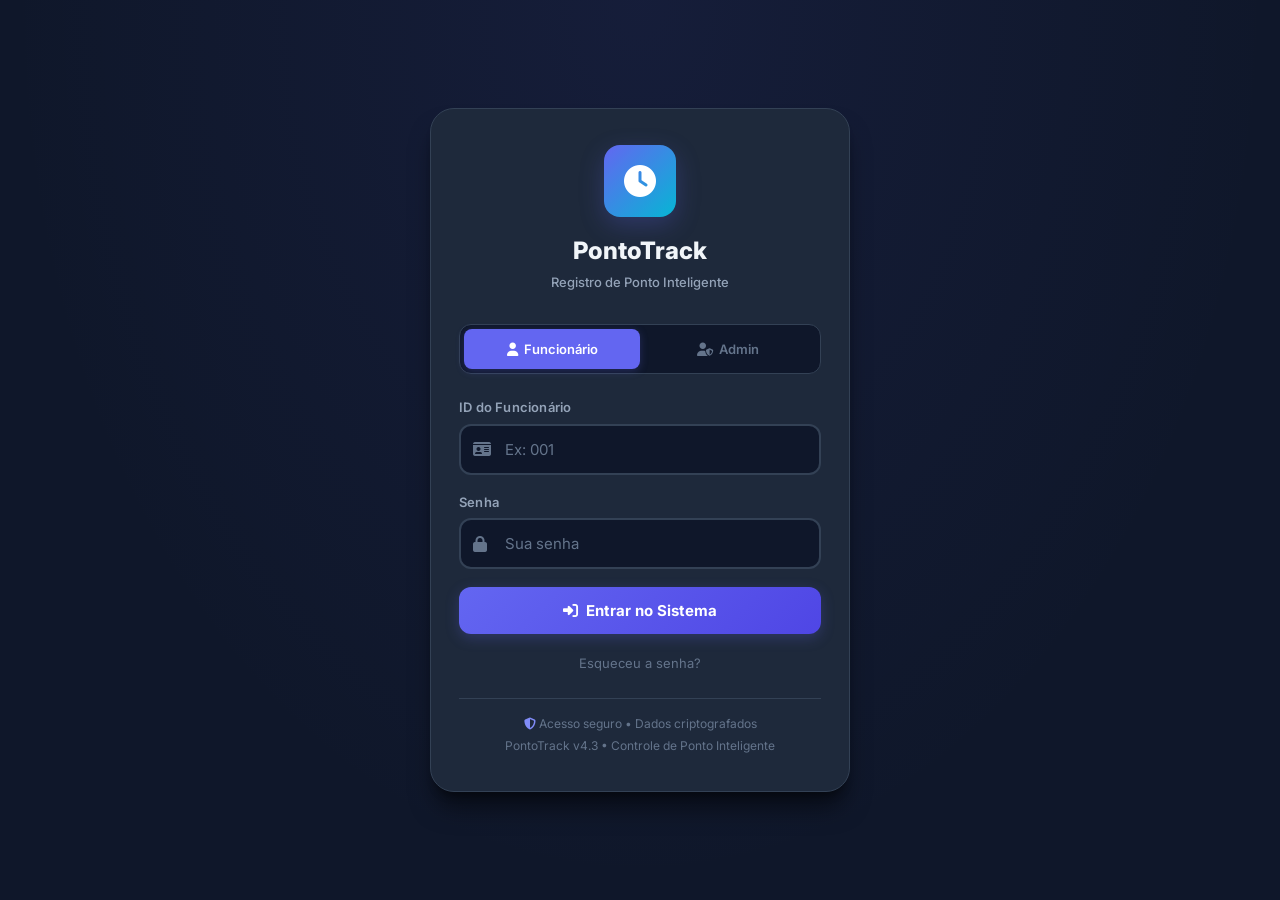
==== commit e598de78: "v4.3: Corrige horario referencia sabado para 11:30 e melhora sincronizacao" ====
--- a/index.html
+++ b/index.html
@@ -36,7 +36,7 @@
     
     <!-- Export Libraries -->
     <script src="https://cdnjs.cloudflare.com/ajax/libs/jspdf/2.5.1/jspdf.umd.min.js"></script>
-    <script src="https://cdnjs.cloudflare.com/ajax/libs/xlsx/0.18.5/xlsx.full.min.js"></script>
+    <script src="https://cdn.jsdelivr.net/npm/xlsx-js-style@1.2.0/dist/xlsx.bundle.js"></script>
     
     <!-- App CSS -->
     <link rel="stylesheet" href="css/app.css">
@@ -60,7 +60,9 @@
 
     <!-- ============ SYNC STATUS ============ -->
     <div class="sync-status" id="syncStatus">
-        <i class="fas fa-check-circle"></i> Sincronizado
+        <i class="fas fa-check-circle"></i> 
+        <span id="syncStatusText">Sincronizado</span>
+        <span id="pendingCount" class="pending-badge" style="display:none; margin-left:8px; background:var(--warning); color:#fff; padding:2px 8px; border-radius:10px; font-size:10px;">0 pendente(s)</span>
     </div>
 
     <!-- ============ TOAST CONTAINER ============ -->
@@ -135,7 +137,7 @@
 
             <div style="margin-top:24px;padding-top:16px;border-top:1px solid var(--border);text-align:center;font-size:12px;color:var(--text-tertiary);">
                 <p><i class="fas fa-shield-alt" style="color:var(--primary-light);"></i> Acesso seguro • Dados criptografados</p>
-                <p style="margin-top:4px;">Contate o administrador para credenciais</p>
+                <p style="margin-top:4px;">PontoTrack v4.3 • Controle de Ponto Inteligente</p>
             </div>
         </div>
     </div>
@@ -149,7 +151,10 @@
                     <div class="user-avatar" id="userAvatar">--</div>
                     <div class="user-details">
                         <h3 id="userName">Funcionário</h3>
-                        <p id="userRole">Cargo</p>
+                        <div style="display:flex; align-items:center;">
+                            <p id="userRole">Cargo</p>
+                            <span id="headerPendingBadge" class="pending-badge" style="display:none; margin-left:8px; background:var(--warning); color:#fff; padding:2px 6px; border-radius:10px; font-size:10px; font-weight:bold; animation: pulse 2s infinite;">PENDENTE</span>
+                        </div>
                     </div>
                 </div>
                 <div class="header-actions">
@@ -421,10 +426,13 @@
                 <!-- Live Activity -->
                 <div class="section-card">
                     <div class="section-header">
-                        <h3 class="section-title"><i class="fas fa-bolt"></i> Atividade ao Vivo</h3>
-                        <span class="status-badge status-active" style="font-size:10px;">
-                            <i class="fas fa-circle" style="font-size:6px;animation:pulse 2s infinite;"></i> AO VIVO
-                        </span>
+                        <div style="display:flex;align-items:center;gap:10px;">
+                            <h3 class="section-title"><i class="fas fa-bolt"></i> Atividade ao Vivo</h3>
+                            <span class="status-badge status-active" style="font-size:10px;"><i class="fas fa-circle" style="font-size:6px;animation:pulse 2s infinite;"></i> AO VIVO</span>
+                        </div>
+                        <button class="btn btn-sm btn-primary" onclick="window.adminEditManager.openCreateModal()" style="font-size:11px;padding:4px 8px;">
+                            <i class="fas fa-plus"></i> Novo Ponto Manual
+                        </button>
                     </div>
                     <div class="records-list" id="liveActivityList">
                         <div class="empty-state">
@@ -949,8 +957,14 @@
                 <div style="padding: 20px;" id="detailsContent">
                     <!-- Conteúdo dinâmico -->
                 </div>
-                <div style="padding: 0 20px 20px;">
-                    <button class="btn btn-primary btn-full" onclick="app.closeModal('detailsModal')">Fechar</button>
+                <div style="padding: 0 20px 20px; display: flex; gap: 10px;">
+                    <button class="btn btn-secondary" onclick="app.closeModal('detailsModal')" style="flex: 1;">Fechar</button>
+                    <button id="adminEditBtn" class="btn btn-primary" style="display: none; flex: 1;">
+                        <i class="fas fa-edit"></i> Editar
+                    </button>
+                    <button id="adminDeleteBtn" class="btn btn-danger" style="display: none; width: 45px; padding: 0;">
+                        <i class="fas fa-trash-alt"></i>
+                    </button>
                 </div>
             </div>
         </div>
@@ -962,6 +976,7 @@
     <script src="js/geo.js"></script>
     <script src="js/sync.js"></script>
     <script src="js/reports.js"></script>
+    <script src="js/admin-edit.js"></script>
     <script src="js/app.js"></script>
 </body>
 </html>
--- a/css/app.css
+++ b/css/app.css
@@ -1984,3 +1984,42 @@
 /* Fix for tab visibility */
 .tab-content { display: none; }
 .tab-content.active { display: block; animation: fadeIn 0.3s ease; }
+
+/* --- Animations --- */
+@keyframes fadeIn {
+  from { opacity: 0; transform: translateY(10px); }
+  to { opacity: 1; transform: translateY(0); }
+}
+
+@keyframes slideInRight {
+  from { opacity: 0; transform: translateX(50px); }
+  to { opacity: 1; transform: translateX(0); }
+}
+
+@keyframes progressBar {
+  from { width: 100%; }
+  to { width: 0%; }
+}
+
+@keyframes shake {
+  0%, 100% { transform: translateX(0); }
+  10%, 30%, 50%, 70%, 90% { transform: translateX(-5px); }
+  20%, 40%, 60%, 80% { transform: translateX(5px); }
+}
+
+@keyframes pulse {
+  0% { opacity: 1; }
+  50% { opacity: 0.5; }
+  100% { opacity: 1; }
+}
+
+/* --- Registration Alert Style --- */
+#regTimeAlert {
+  animation: fadeIn 0.3s ease;
+}
+
+#regTimeAlert i {
+  font-size: 16px;
+  animation: pulse 2s infinite;
+}
+
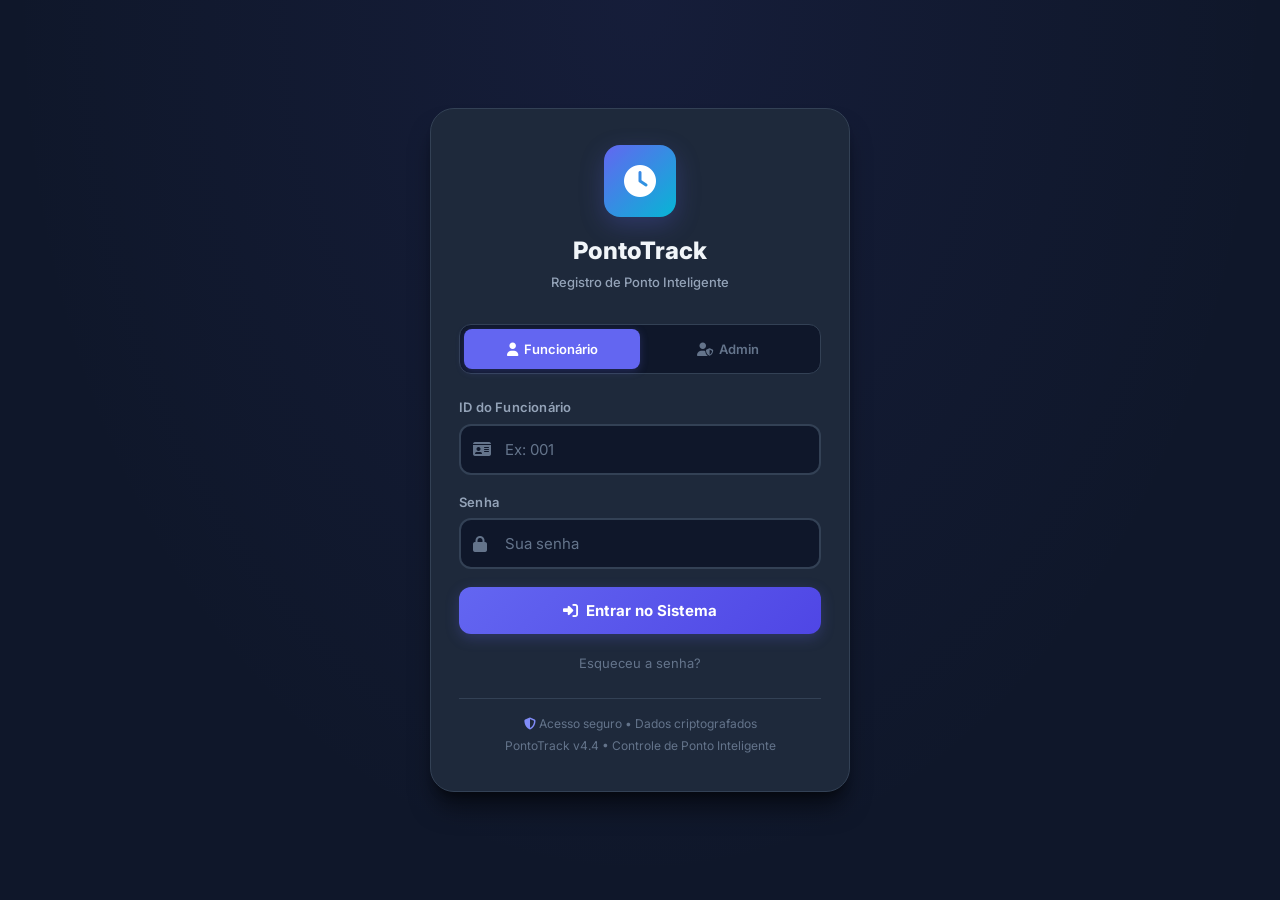
==== commit fc070620: "v4.4: Corrige sumico de registros, padroniza data e adiciona refresh manual" ====
--- a/index.html
+++ b/index.html
@@ -137,7 +137,7 @@
 
             <div style="margin-top:24px;padding-top:16px;border-top:1px solid var(--border);text-align:center;font-size:12px;color:var(--text-tertiary);">
                 <p><i class="fas fa-shield-alt" style="color:var(--primary-light);"></i> Acesso seguro • Dados criptografados</p>
-                <p style="margin-top:4px;">PontoTrack v4.3 • Controle de Ponto Inteligente</p>
+                <p style="margin-top:4px;">PontoTrack v4.4 • Controle de Ponto Inteligente</p>
             </div>
         </div>
     </div>
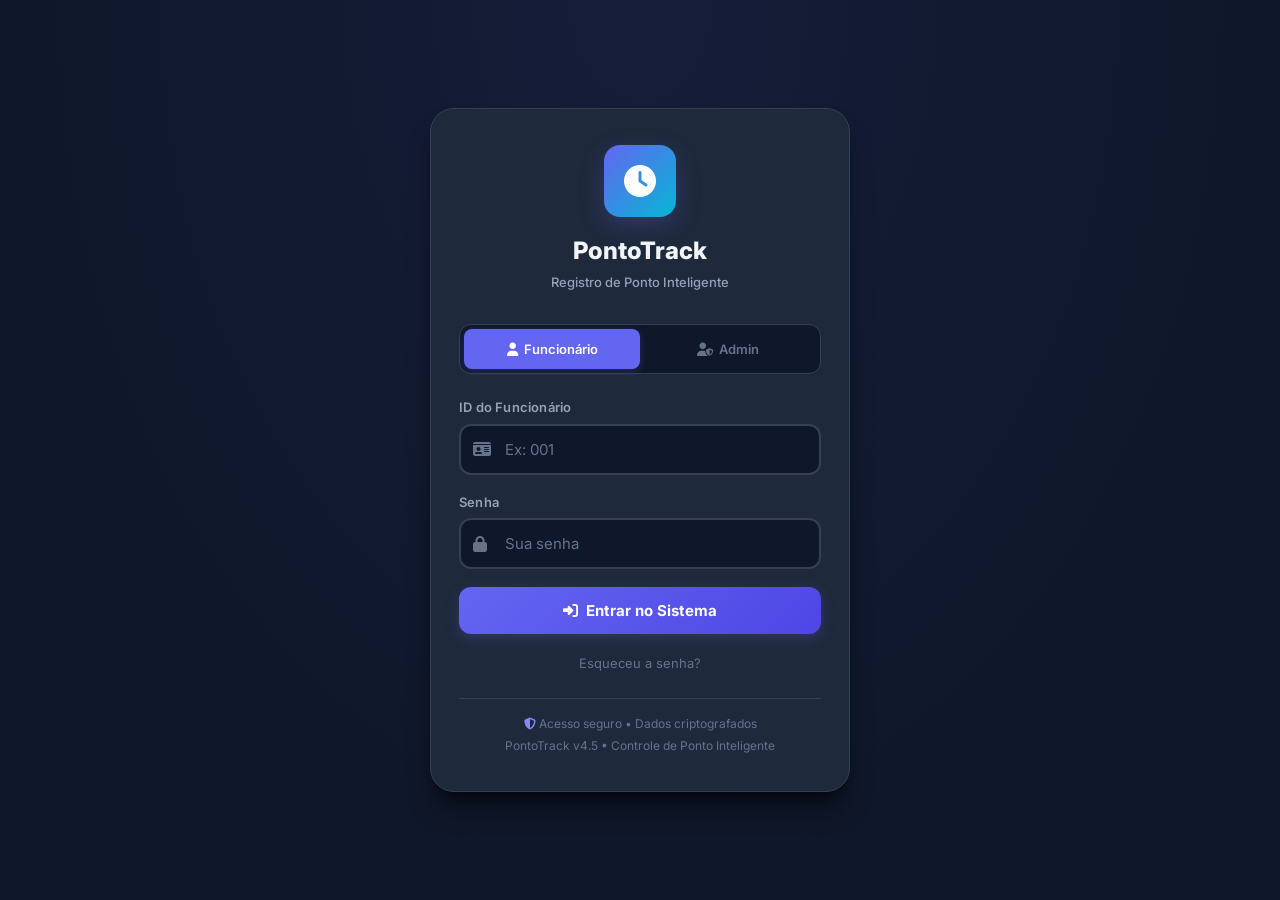
==== commit 96a1acf1: "v4.5: Corrige jornada esperada com feriados nacionais brasileiros - Adiciona cálculo de Páscoa (Comp" ====
--- a/index.html
+++ b/index.html
@@ -137,7 +137,7 @@
 
             <div style="margin-top:24px;padding-top:16px;border-top:1px solid var(--border);text-align:center;font-size:12px;color:var(--text-tertiary);">
                 <p><i class="fas fa-shield-alt" style="color:var(--primary-light);"></i> Acesso seguro • Dados criptografados</p>
-                <p style="margin-top:4px;">PontoTrack v4.4 • Controle de Ponto Inteligente</p>
+                <p style="margin-top:4px;">PontoTrack v4.5 • Controle de Ponto Inteligente</p>
             </div>
         </div>
     </div>
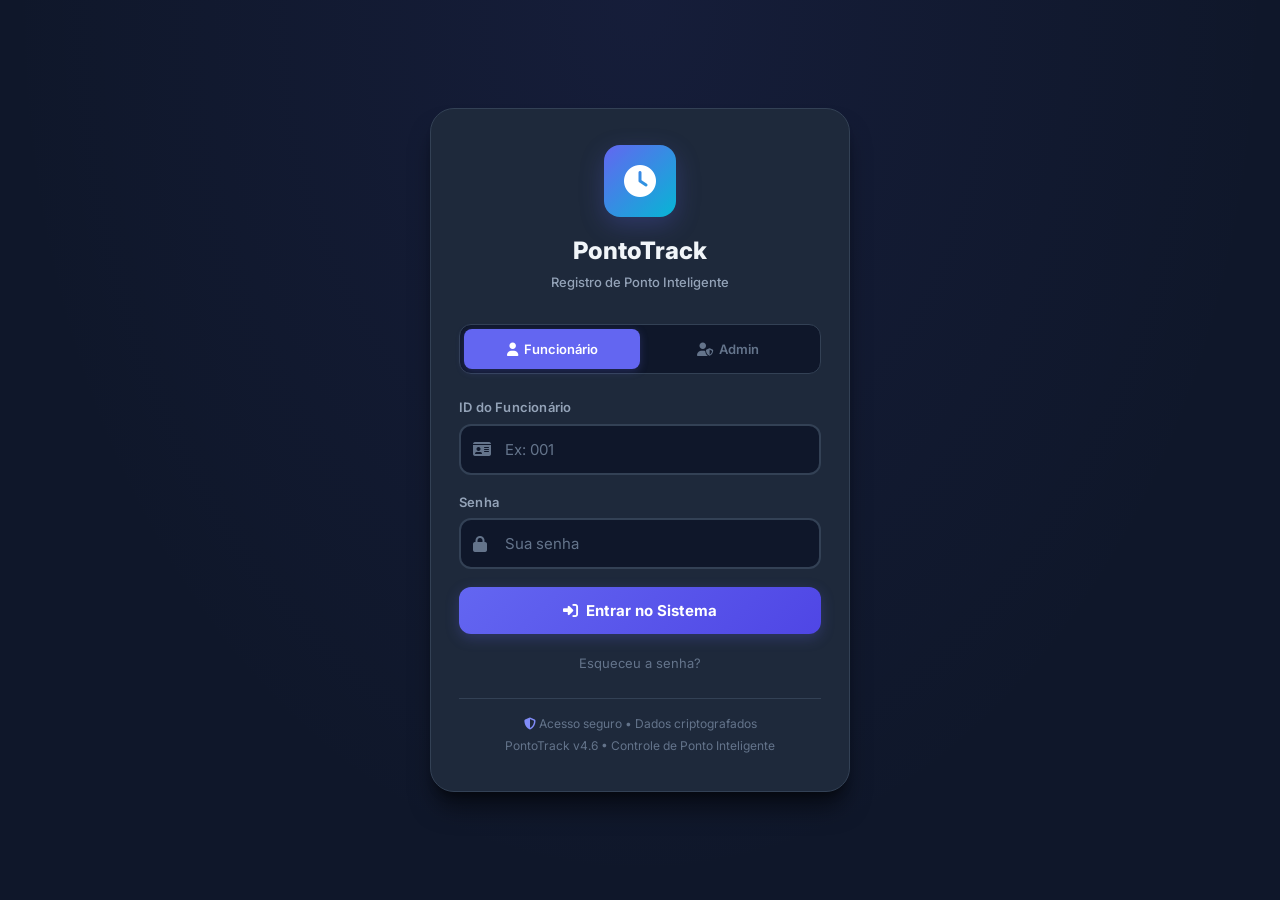
==== commit de8f99bb: "v4.6: Relatório Mensal Completo — Excel detalhado + PDF com assinatura Excel: - Aba por funcionário " ====
--- a/index.html
+++ b/index.html
@@ -36,6 +36,7 @@
     
     <!-- Export Libraries -->
     <script src="https://cdnjs.cloudflare.com/ajax/libs/jspdf/2.5.1/jspdf.umd.min.js"></script>
+    <script src="https://cdn.jsdelivr.net/npm/jspdf-autotable@3.8.2/dist/jspdf.plugin.autotable.min.js"></script>
     <script src="https://cdn.jsdelivr.net/npm/xlsx-js-style@1.2.0/dist/xlsx.bundle.js"></script>
     
     <!-- App CSS -->
@@ -137,7 +138,7 @@
 
             <div style="margin-top:24px;padding-top:16px;border-top:1px solid var(--border);text-align:center;font-size:12px;color:var(--text-tertiary);">
                 <p><i class="fas fa-shield-alt" style="color:var(--primary-light);"></i> Acesso seguro • Dados criptografados</p>
-                <p style="margin-top:4px;">PontoTrack v4.5 • Controle de Ponto Inteligente</p>
+                <p style="margin-top:4px;">PontoTrack v4.6 • Controle de Ponto Inteligente</p>
             </div>
         </div>
     </div>
@@ -516,6 +517,43 @@
                         </div>
                     </div>
                 </div>
+
+                <!-- Relatório Mensal Completo -->
+                <div class="section-card" style="margin-top:16px;padding:0;overflow:hidden;">
+                    <div style="background:linear-gradient(135deg,#1565C0,#0D47A1);padding:14px 16px 12px;">
+                        <h3 style="margin:0;color:#fff;font-size:15px;font-weight:700;">
+                            <i class="fas fa-file-contract" style="margin-right:8px;"></i>Relatório Mensal Completo
+                        </h3>
+                        <p style="margin:3px 0 0;color:#BBDEFB;font-size:12px;">
+                            Cartão de ponto com HE, faltas e atrasos — Excel detalhado + PDF com assinatura
+                        </p>
+                    </div>
+                    <div style="padding:14px;">
+                        <div class="control-grid">
+                            <div class="control-group">
+                                <label>Funcionário</label>
+                                <select id="monthReportEmployee">
+                                    <option value="all">Todos os Funcionários</option>
+                                </select>
+                            </div>
+                            <div class="control-group">
+                                <label>Mês / Ano</label>
+                                <input type="month" id="monthReportPeriod">
+                            </div>
+                        </div>
+                        <div class="export-buttons" style="margin-top:12px;flex-wrap:wrap;gap:8px;">
+                            <button class="btn-export btn-excel" onclick="app.generateMonthReport('excel')">
+                                <i class="fas fa-file-excel"></i> Excel Detalhado
+                            </button>
+                            <button class="btn-export btn-pdf" onclick="app.generateMonthReport('pdf')">
+                                <i class="fas fa-file-pdf"></i> PDF c/ Assinatura
+                            </button>
+                            <button class="btn-export" style="background:linear-gradient(135deg,#7C3AED,#5B21B6);" onclick="app.generateMonthReport('both')">
+                                <i class="fas fa-download"></i> Exportar Ambos
+                            </button>
+                        </div>
+                    </div>
+                </div>
             </div>
 
             <!-- Services Admin Tab -->
